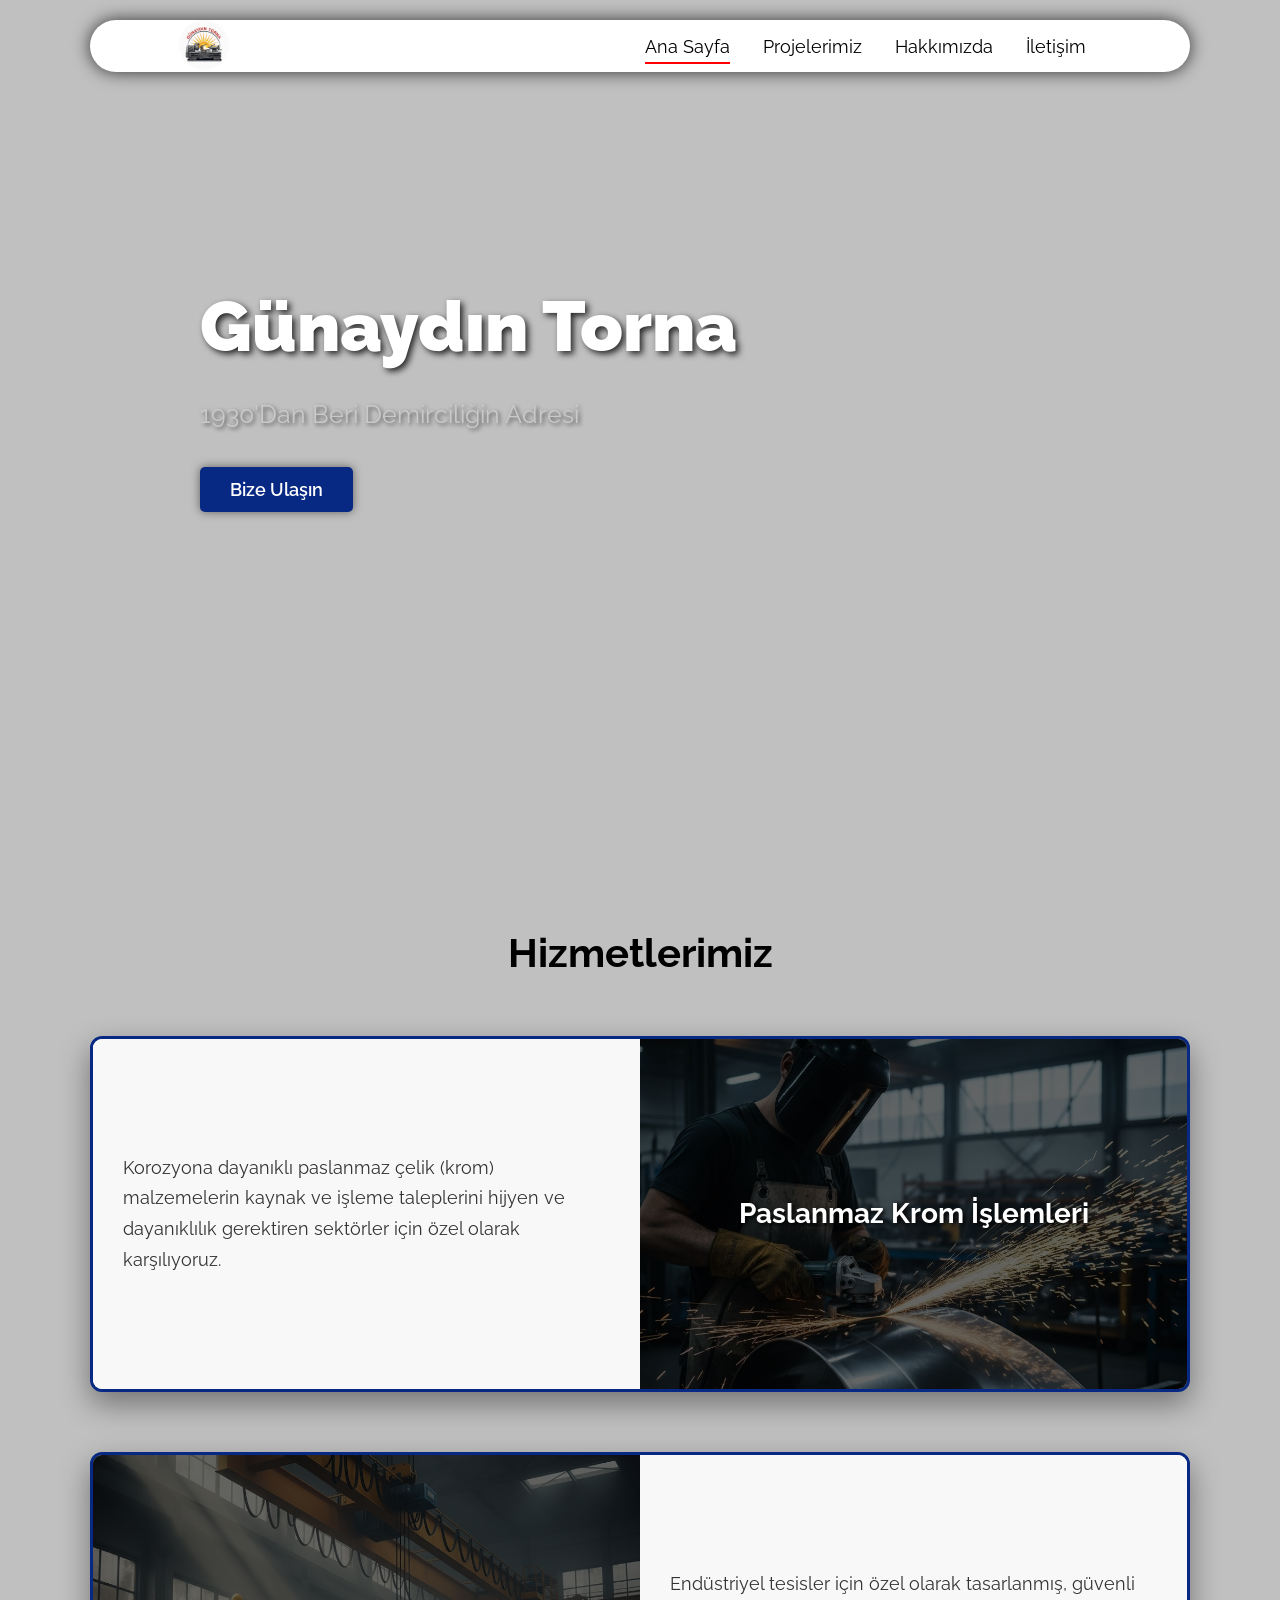
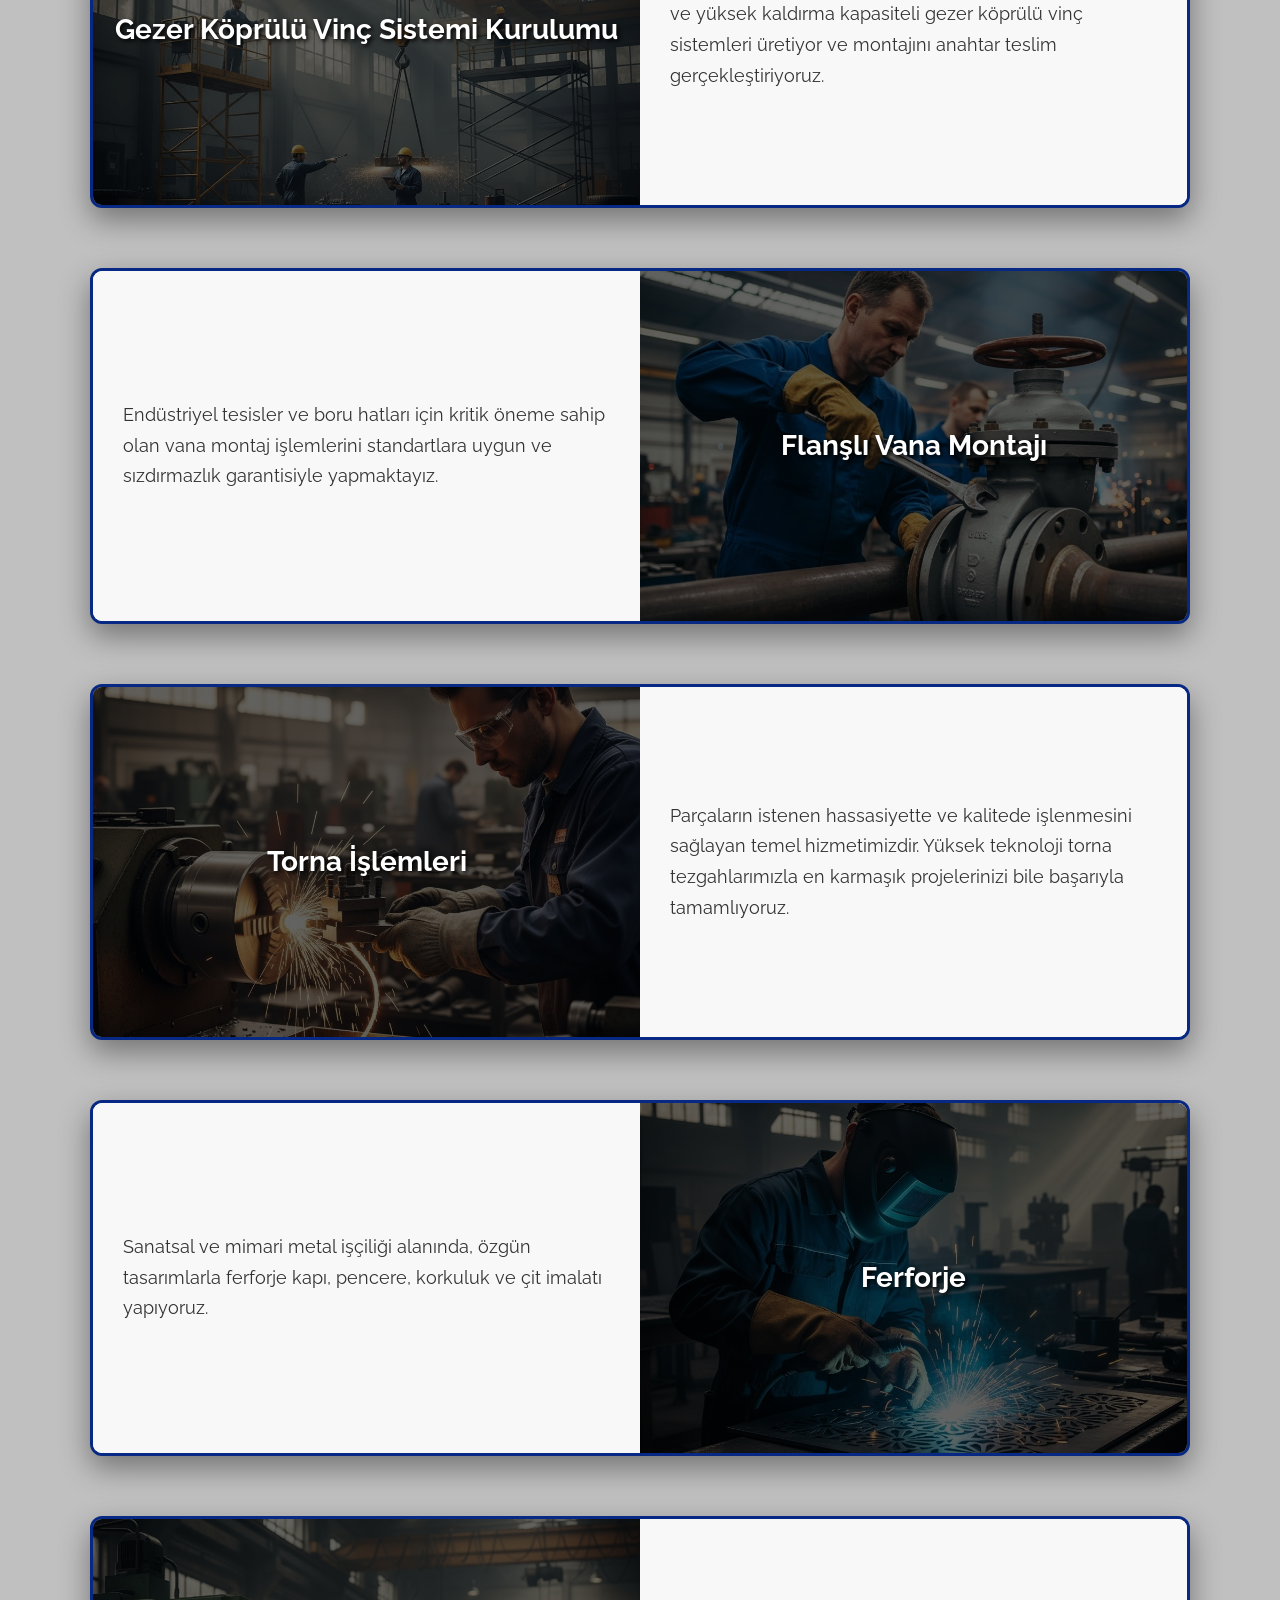
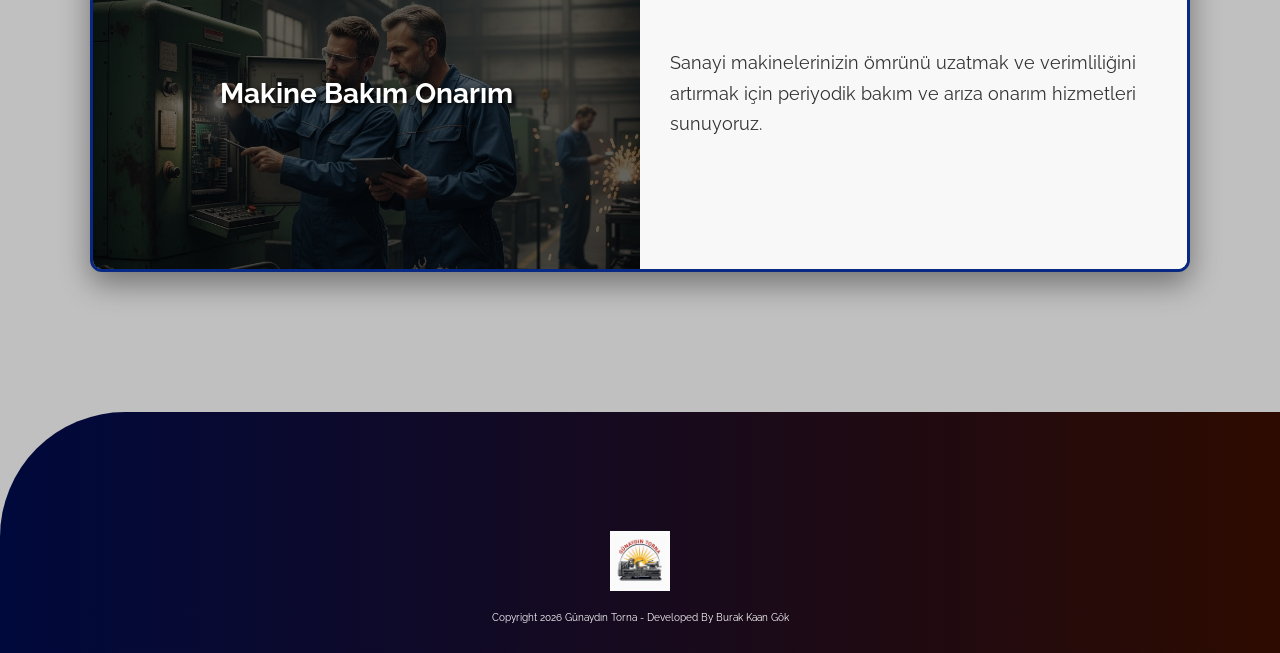
==== index.html @ 561d941e "Add files via upload" ====
<!doctype html>
<html lang="en">
  <head>
    <meta charset="UTF-8" />
    <meta name="viewport" content="width=device-width, initial-scale=1.0" />
    <title>Günaydın Torna</title>
    <!-- CSS bağlantısını style.css olarak güncelledik -->
    <link rel="stylesheet" href="style.css" />
    <!-- Font Awesome CDN (Hamburger ikonu için) -->
    <link
      rel="stylesheet"
      href="https://cdnjs.cloudflare.com/ajax/libs/font-awesome/6.0.0-beta3/css/all.min.css"
    />
  </head>
  <body>
    <!-- header start -->
    <header class="header">
      <a href="#" class="logo">
        <img src="imgs/logo.png" alt="logo" />
      </a>
      <nav class="navbar">
        <a href="index.html" class="active">Ana Sayfa</a>
        <a href="projects.html">Projelerimiz</a>
        <a href="#">Hakkımızda</a>
        <a href="contact.html">İletişim</a>
      </nav>
      <!-- Menü Butonu (Hamburger İkonu) Eklendi -->
      <div id="menu-btn" class="fas fa-bars"></div>
    </header>
    <!-- header end -->

    <!-- homestart -->
    <section class="home">
      <video
        class="home-video"
        src="imgs/fixed_video.mp4"
        autoplay
        muted
        loop
        playsinline
      ></video>
      <div class="content">
        <h3>Günaydın Torna</h3>
        <p>1930'Dan Beri Demirciliğin Adresi</p>
        <a class="btn" href="#">Bize Ulaşın</a>
      </div>
    </section>
    <!-- home end -->

    <!-- service section start -->
    <section class="service-section" id="services">
      <h3>Hizmetlerimiz</h3>
      <!-- 1 krom 2 gezer vinç 3 flanş 4 torna 5 ferforçe 6 bakım-->
      <!-- HİZMET 5: PASLANMAZ KROM İŞLEMLERİ -->
      <div class="combined-service box-content show">
        <div class="service-description-box">
          <p>
            Korozyona dayanıklı paslanmaz çelik (krom) malzemelerin kaynak ve
            işleme taleplerini hijyen ve dayanıklılık gerektiren sektörler için
            özel olarak karşılıyoruz.
          </p>
        </div>
        <div class="service-box">
          <img src="/imgs/krom.jpg" alt="Paslanmaz Krom İşlemleri Görseli" />
          <div class="service-text-overlay">
            <p>Paslanmaz Krom İşlemleri</p>
          </div>
        </div>
      </div>
      <!-- HİZMET 2 :GEZER VİNÇ -->
      <div class="combined-service box-content reverse">
        <div class="service-box">
          <img src="/imgs/vinc.jpg" alt="vinç görseli" />
          <div class="service-text-overlay">
            <p>Gezer Köprülü Vinç Sistemi Kurulumu</p>
          </div>
        </div>
        <div class="service-description-box">
          <p>
            Endüstriyel tesisler için özel olarak tasarlanmış, güvenli ve yüksek
            kaldırma kapasiteli gezer köprülü vinç sistemleri üretiyor ve
            montajını anahtar teslim gerçekleştiriyoruz.
          </p>
        </div>
      </div>
      <!-- HİZMET 3: FLANŞLI VANA MONTAJI (Ters sıra) -->
      <div class="combined-service box-content show">
        <div class="service-description-box">
          <p>
            Endüstriyel tesisler ve boru hatları için kritik öneme sahip olan
            vana montaj işlemlerini standartlara uygun ve sızdırmazlık
            garantisiyle yapmaktayız.
          </p>
        </div>
        <div class="service-box">
          <img src="/imgs/flans.jpg" alt="Flanşlı Vana Montajı Görseli" />
          <div class="service-text-overlay">
            <p>Flanşlı Vana Montajı</p>
          </div>
        </div>
      </div>
      <!-- HİZMET 4: TORNA İŞLEMLERİ -->
      <div class="combined-service box-content reverse">
        <div class="service-box">
          <img src="/imgs/tornak.jpg" alt="Torna İşlemleri Görseli" />
          <div class="service-text-overlay">
            <p>Torna İşlemleri</p>
          </div>
        </div>
        <div class="service-description-box">
          <p>
            Parçaların istenen hassasiyette ve kalitede işlenmesini sağlayan
            temel hizmetimizdir. Yüksek teknoloji torna tezgahlarımızla en
            karmaşık projelerinizi bile başarıyla tamamlıyoruz.
          </p>
        </div>
      </div>
      <!-- HİZMET 5: FERFORJE -->
      <div class="combined-service box-content show">
        <div class="service-description-box">
          <p>
            Sanatsal ve mimari metal işçiliği alanında, özgün tasarımlarla
            ferforje kapı, pencere, korkuluk ve çit imalatı yapıyoruz.
          </p>
        </div>
        <div class="service-box">
          <img src="/imgs/perforje.jpg" alt="Perforje Görseli" />
          <div class="service-text-overlay">
            <p>Ferforje</p>
          </div>
        </div>
      </div>

      <!-- HİZMET 6: MAKİNE BAKIM ONARIM (Ters sıra) -->
      <div class="combined-service box-content reverse">
        <div class="service-box">
          <img src="/imgs/bakım.jpg" alt="Makine Bakım Onarım Görseli" />
          <div class="service-text-overlay">
            <p>Makine Bakım Onarım</p>
          </div>
        </div>
        <div class="service-description-box">
          <p>
            Sanayi makinelerinizin ömrünü uzatmak ve verimliliğini artırmak için
            periyodik bakım ve arıza onarım hizmetleri sunuyoruz.
          </p>
        </div>
      </div>
    </section>
    <!-- service section end -->
    <footer>
      <div class="footer-content">
        <div class="col footer-logo"><img src="/imgs/logo.png" alt="" /></div>
      </div>
      <div>
        <p>copyright 2026 Günaydın Torna - Developed By Burak Kaan Gök</p>
      </div>
    </footer>

    <!-- script.js dosyasını bağladık -->
    <script src="script.js"></script>
  </body>
</html>
---- style.css ----
@import url("https://fonts.googleapis.com/css2?family=Raleway:wght@300;400;700;900&display=swap");
:root {
  --primary-color: #072883; /* Ana Mavi renk */
  --secondary-color: #123e1b; /* Ana Yeşil renk */
  --black-color: #000000;
  --white-color: #ffffff;
  --light-bg: #f0f0f0;
}
* {
  font-family: "Raleway", sans-serif;
  margin: 0;
  padding: 0;
  box-sizing: border-box;
  outline: none;
  border: none;
  text-decoration: none;
  text-transform: capitalize; /* Tüm geçişleri yavaşlattık */
  transition: all 0.3s ease; /* bunu videoda kullanacaksın */
}
html {
  font-size: 62.5%;
  overflow-x: hidden;
  scroll-padding-top: 9rem;
  scroll-behavior: smooth;
}
body {
  background: silver;
}
section {
  padding: 5rem 7%;
}
.logo img {
  height: 5rem;
  border-radius: 30rem;
} /* !header start */
.header {
  background-color: white;
  display: flex;
  align-items: center;
  justify-content: space-between;
  padding: 0 7%;
  margin: 2rem 7%;
  border-radius: 30rem;
  box-shadow: 0px 0px 17px rgba(0, 0, 0, 0.75); /* navbarın sayfayı sürüklesek bile aşağıya doğru inmesini sağlar */
  position: sticky;
  top: 0; /* navbarın öncelikli olarak görünmesini sağlar */
  z-index: 1000;
}
.header .navbar a {
  margin: 0 1.5rem;
  font-size: 1.8rem;
  color: black;
  border-bottom: 0.2rem solid transparent;
}
.header .navbar .active,
.header .navbar a:hover {
  border-color: red;
  padding-bottom: 0.5rem;
}
#menu-btn {
  font-size: 2.5rem;
  color: var(--primary-color);
  cursor: pointer;
  display: none; /* Büyük ekranda gizli */
} /* !header end */ /* !home start */
.home {
  min-height: 100vh; /* Arka planı tam ekran yapmak için min-height'ı 100vh'ye çıkarmanız iyi olur. */ /* min-width: 100%; */
  position: relative; /* İçindeki videoyu konumlandırmak için gereklidir */
  overflow: hidden; /* Video konteyner dışına taşarsa gizler */ /* background: url(./imgs/fixed_video.mp4); */
  background-size: cover;
  background-position: center;
  margin-top: -14.31rem;
  display: flex;
  align-items: center;
}
.home-video {
  position: absolute; /* .home div'ine göre konumlanır */
  top: 0;
  left: 0;
  width: 100%;
  height: 100%;
  object-position: center;
  z-index: -1; /* Videoyu diğer içeriğin arkasına gönderir */
  object-fit: cover; /* düzenlenebilir */
}
.home .content {
  max-width: 60rem;
  margin-left: 10%;
  z-index: 1;
  text-align: left;
}
.home .content h3 {
  font-size: 7rem;
  color: white;
  text-shadow: 3px 3px 6px rgba(0, 0, 0, 0.8);
  margin-bottom: 1.5rem;
  font-weight: 900;
}
.home .content p {
  font-size: 2.5rem;
  font-weight: 400;
  line-height: 1.8;
  padding: 1rem 0;
  color: #c9c9c9;
  text-shadow: 2px 2px 4px rgba(0, 0, 0, 0.6);
  margin-bottom: 2rem;
}
.home .content .btn {
  display: inline-block;
  padding: 1.2rem 3rem;
  font-size: 1.8rem;
  color: var(--white-color);
  background: var(--primary-color);
  border-radius: 0.5rem;
  box-shadow: 0 0 10px rgba(0, 0, 0, 0.5);
  font-weight: 600;
  text-transform: none;
  transition: background 0.3s ease;
}
.home .content .btn:hover {
  background: red;
  letter-spacing: 0.1rem;
} /* service section */
.service-section {
  /* display: block varsayılan değerdir ancak emin olmak için belirtilebilir */ /* font-size: 7rem; */ /* display: block; */ /* position: relative; */ /* overflow: hidden; */
  padding: 8rem 0; /* İçindeki .service-box'ları yatayda (sayfanın merkezine) hizalar */ /* text-align: center; */
  background-color: silver;
}
.service-section h3 {
  font-size: 4rem;
  color: black;
  margin-bottom: 3rem;
  text-align: center;
  margin-bottom: 5rem;
  font-weight: 700; /* text-transform: uppercase; */
}
.combined-service {
  display: flex;
  flex-direction: row;
  flex-wrap: wrap;
  align-items: stretch;
  justify-content: center;
  max-width: 1100px;
  margin: 60px auto;
  background-color: white;
  border-radius: 12px;
  border: 3px solid var(--primary-color);
  box-shadow: 0 12px 30px rgba(0, 0, 0, 0.4);
  overflow: hidden; /* Animasyon Başlangıç Ayarları */
  opacity: 0;
  transform: translateX(-100%); /* Varsayılan: Soldan gelmek için solda gizli */
  transition: all 1s cubic-bezier(0.25, 0.46, 0.45, 0.94); /* Yumuşak ve profesyonel bir geçiş */
} /* TERS SIRA (Sağdan Gelenler) Animasyon Başlangıcı */
.combined-service.reverse {
  flex-direction: row-reverse;
  transform: translateX(100%); /* Sağdan gelmek için sağda gizli */
} /* GÖRÜNÜR DURUM */
.combined-service.show {
  transform: translateX(0); /* Normal pozisyonuna geri döner */
  opacity: 1; /* Görünür hale gelir */
} /* --- İÇ KUTU STİLLERİ --- */ /* Açıklama Kutusu Stili */
.service-description-box {
  flex: 1 1 50%;
  display: flex;
  align-items: center;
  padding: 30px;
  min-height: 350px;
  background-color: #f8f8f8;
  text-align: left;
}
.service-description-box p {
  font-size: 1.8rem;
  line-height: 1.7;
  color: #333;
  text-transform: none;
  font-weight: 400;
}
.service-description-box p strong {
  color: var(--primary-color);
  font-size: 2rem;
  display: block;
  margin-bottom: 0.5rem;
} /* 2. Servis Kutuları (.service-box) Ayarları */
.service-box {
  flex: 1 1 50%;
  position: relative;
  overflow: hidden;
  height: 350px;
  margin: 0;
}
.service-box img {
  width: 100%;
  height: 100%; /* İstenen gereksinim: Width/Height ne olursa olsun fotoların tam görünmesi */ /* object-fit: cover, en boy oranını koruyarak kutuyu tamamen doldurur (kırpma olabilir) */ /* object-fit: contain, tüm resmi gösterir, ancak boşluk kalabilir. */ /* Kullanıcının orijinal kodu 'contain' içerdiği için ve "tam görünmesini sağla" talebi, cover (bütün kutuyu kapla) veya contain (bütün resmi göster) arasında bir seçim gerektirir. Burada en iyi görünüm için genellikle **cover** kullanılır. */
  object-fit: cover;
  display: block;
} /* .service-box:nth-of-type(even) { transform: translateX(-400%); } */
.combined-service.reverse .service-box {
  order: 1;
}
.service-box.show {
  transform: translateX(0);
}
.service-text-overlay {
  /* Konumlandırma: Kapsayıcısı olan .service-box'a göre ayarlanır (ÇOK ÖNEMLİ) */
  position: absolute;
  top: 0;
  left: 0;
  width: 100%;
  height: 100%;
  display: flex;
  justify-content: center;
  align-items: center;
  color: var(--white-color);
  font-size: 2.8rem;
  font-weight: 700;
  text-align: center;
  text-transform: uppercase;
  background-color: rgba(0, 0, 0, 0.6);
  text-shadow: 2px 2px 4px #000;
  transition: background-color 0.3s ease;
} /* service section */ /* !home end */
.service-box:hover .service-text-overlay {
  background-color: rgba(0, 0, 0, 0.3);
} /* --- Responsive Tasarım (Medya Sorguları) --- */
@media (max-width: 900px) {
  #menu-btn {
    display: inline-block;
  }
  .header .navbar {
    display: none;
  }
  .header {
    justify-content: space-between;
    padding: 1.5rem 5%;
    margin: 1rem 5%;
  }
}
@media (max-width: 768px) {
  html {
    font-size: 55%;
  } /* Mobil menü açılır kapanır görünüm */
  .combined-service,
  .combined-service.reverse {
    flex-direction: column !important;
    padding: 0;
    margin: 30px auto;
    max-width: 90%;

    /* Mobil: Animasyonu yukarıdan gelmeye çevirdik */
    transform: translateY(50px) !important;
    opacity: 0;
    transition: opacity 0.6s ease, transform 0.6s ease;
  }
  /* Mobil: Açıklama daima Görselin altında (order 2) kalır. */
  .combined-service > .service-description-box,
  .combined-service.reverse > .service-description-box {
    order: 2;
  }
  /* Mobil: Görsel daima Açıklamanın üstünde (order 1) kalır. */
  .combined-service > .service-box,
  .combined-service.reverse > .service-box {
    order: 1;
    height: 250px;
  }
  .header .navbar {
    display: block;
    position: absolute;
    top: 100%;
    left: 0;
    right: 0;
    background: var(--white-color);
    border-top: 0.1rem solid rgba(0, 0, 0, 0.1);
    clip-path: polygon(0 0, 100% 0, 100% 0, 0 0);
    transition: clip-path 0.4s ease;
    z-index: 999;
  }
  .header .navbar.active {
    clip-path: polygon(0 0, 100% 0, 100% 100%, 0% 100%);
  }
  .header .navbar a {
    display: block;
    margin: 0;
    padding: 1.5rem;
    font-size: 2rem;
    border-bottom: 0.1rem solid var(--light-bg);
    text-align: center;
  }
  .header .navbar a:hover {
    background: var(--light-bg);
  } /* Hizmet Kutuları Mobil Düzen */
  .combined-service {
    /* Mobil cihazlarda 'flex-direction: column' olarak ayarlanır */
    flex-direction: column;
    padding: 0;
    margin: 30px auto;
    max-width: 90%; /* Animasyonu yukarıdan gelmeye çevirdik */
    transform: translateY(50px) !important;
    opacity: 0;
    transition: opacity 0.6s ease, transform 0.6s ease;
  }
  .combined-service.show {
    transform: translateY(0) !important;
    opacity: 1;
  } /* *** DÜZENLEME BAŞLANGIÇ *** Bu bloktaki 'order' ve 'flex-direction: column' kurallarını siliyoruz. Bu sayede: 1. '.combined-service' (Normal): flex-direction: column (Resim üstte, Açıklama altta) 2. '.combined-service.reverse' (Ters): flex-direction: column-reverse (Açıklama üstte, Resim altta) Mobil cihazlarda alternatif düzen korunmuş olur. */
  .combined-service.reverse {
    flex-direction: column-reverse; /* Ters Sırada Açıklama üste, Resim alta gelir */
  }
  .service-box {
    height: 250px;
  } /* *** DÜZENLEME BİTİŞİ *** */
  .home .content {
    margin-left: 5%;
  }
  .home .content h3 {
    font-size: 5rem;
  }
}
@media (max-width: 500px) {
  html {
    font-size: 50%;
  }
  .home .content {
    text-align: center;
    margin: 0 auto;
  }
  .home .content h3 {
    font-size: 4rem;
  }
  .service-section {
    padding: 5rem 0;
  }
}
/* footer start */
footer {
  background: linear-gradient(to right, #00093c, #2d0b00);
  width: 100%;
  color: white;
  position: absolute;
  padding: 100px 0 30px;
  border-top-left-radius: 125px;
}
.footer-logo img {
  width: 60px;
  height: 60px;
}
.footer-content {
  display: flex; /* Flexbox'u etkinleştir */
  justify-content: center; /* İçindeki tüm sütunları/elementleri yatayda ortala */
  align-items: center; /* İçindeki tüm sütunları/elementleri dikeyde ortala */
  min-height: 100px; /* İçeriğin ortalanabilmesi için gerekli minimum yükseklik */
}
footer p {
  text-align: center;
}
/* footer end */
/* projects main start */
/* .project-container {
  margin-top: 100px;
} */

.container {
  display: flex;
  width: 90vw;
  margin: 0 auto;
}

.panel {
  background-size: cover;
  object-fit: fill;
  background-position: center;
  background-repeat: no-repeat;
  height: 80vh;
  border-radius: 50px;
  color: #fff;
  cursor: pointer;
  flex: 0.5;
  margin: 10px;
  position: relative;
  transition: all 700ms ease-in;
}

.panel.active {
  flex: 5;
}

/* @media (max-width: 480px) {
  .container {
    width: 100vw;
  }

  .panel:nth-of-type(4),
  .panel:nth-of-type(5) {
    display: none;
  }
} */
/* projects main end */
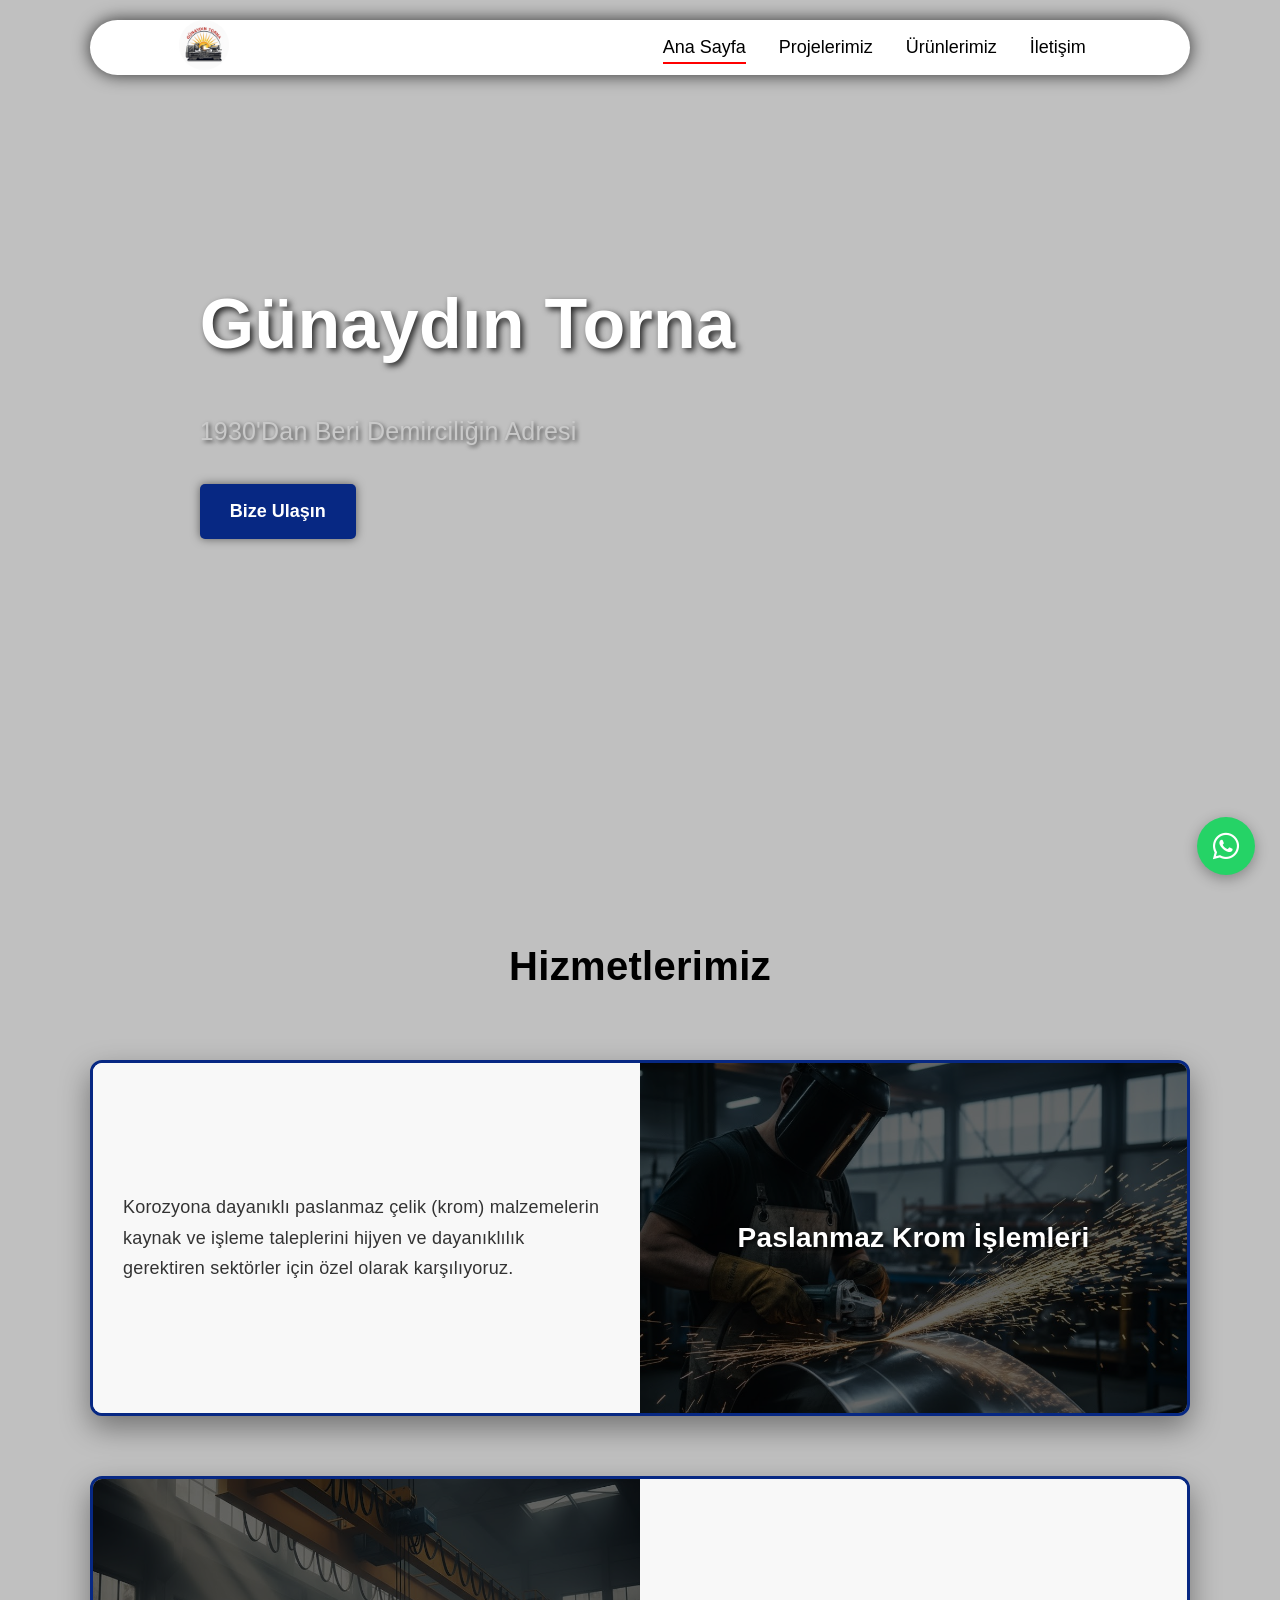
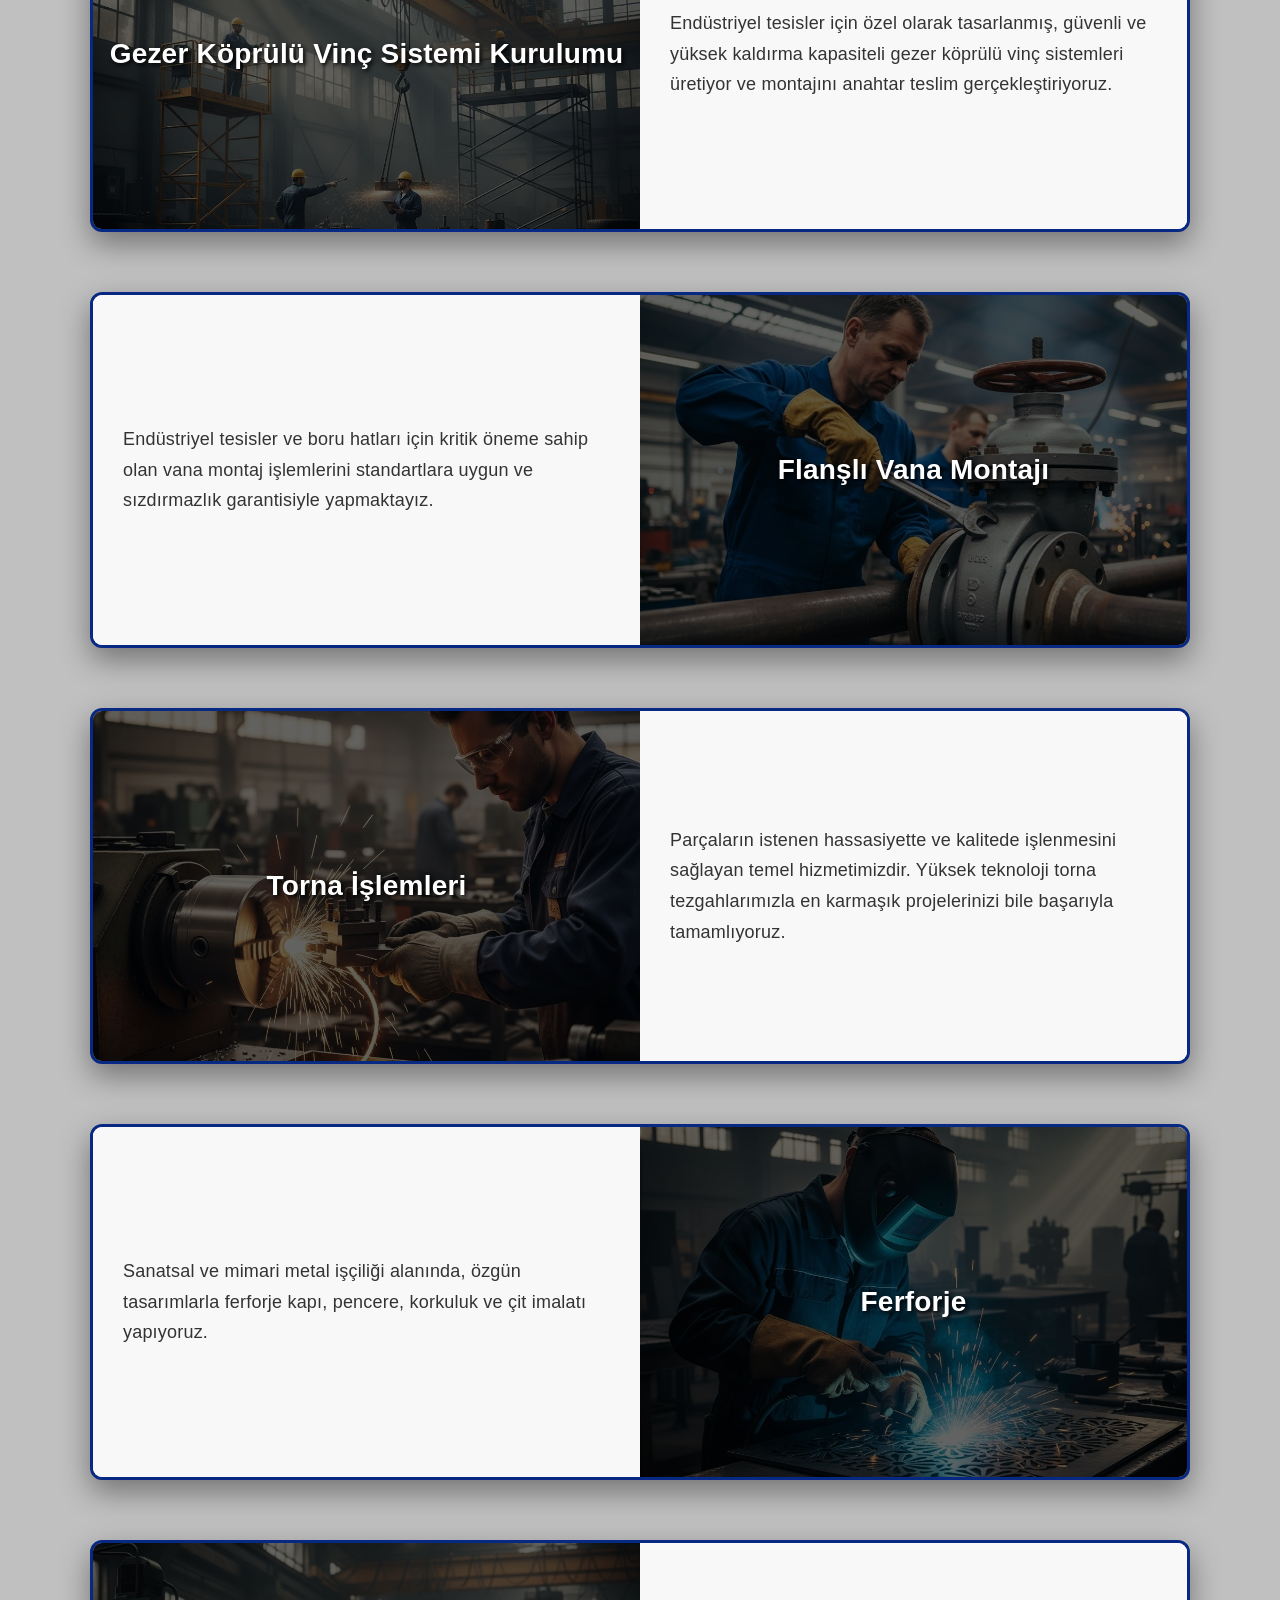
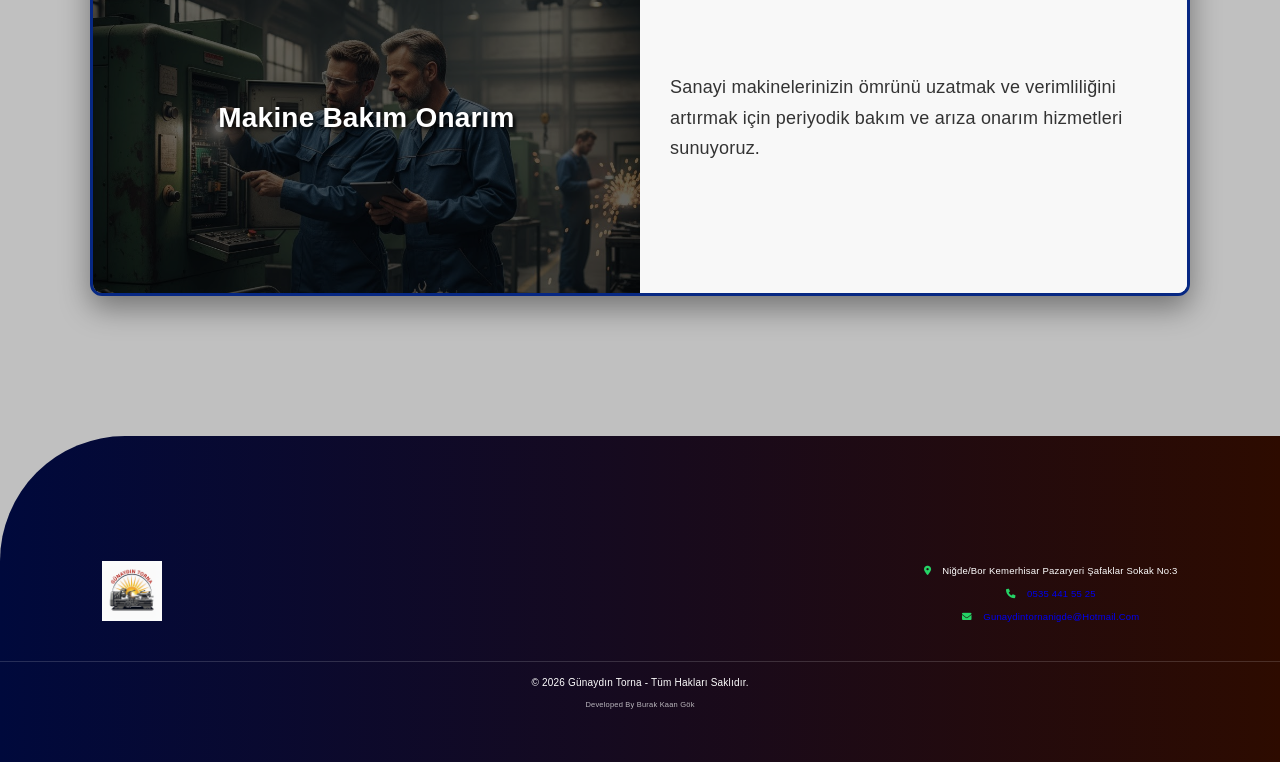
==== commit 8ac06c9b: "Ürünler sayfası eklendi, görseller klasörlere organize edildi, WhatsApp entegrasyonu, responsive tas" ====
--- a/index.html
+++ b/index.html
@@ -1,163 +1,183 @@
-<!doctype html>
-<html lang="en">
-  <head>
-    <meta charset="UTF-8" />
-    <meta name="viewport" content="width=device-width, initial-scale=1.0" />
-    <title>Günaydın Torna</title>
-    <!-- CSS bağlantısını style.css olarak güncelledik -->
-    <link rel="stylesheet" href="style.css" />
-    <!-- Font Awesome CDN (Hamburger ikonu için) -->
-    <link
-      rel="stylesheet"
-      href="https://cdnjs.cloudflare.com/ajax/libs/font-awesome/6.0.0-beta3/css/all.min.css"
-    />
-  </head>
-  <body>
-    <!-- header start -->
-    <header class="header">
-      <a href="#" class="logo">
-        <img src="imgs/logo.png" alt="logo" />
-      </a>
-      <nav class="navbar">
-        <a href="index.html" class="active">Ana Sayfa</a>
-        <a href="projects.html">Projelerimiz</a>
-        <a href="#">Hakkımızda</a>
-        <a href="contact.html">İletişim</a>
-      </nav>
-      <!-- Menü Butonu (Hamburger İkonu) Eklendi -->
-      <div id="menu-btn" class="fas fa-bars"></div>
-    </header>
-    <!-- header end -->
-
-    <!-- homestart -->
-    <section class="home">
-      <video
-        class="home-video"
-        src="imgs/fixed_video.mp4"
-        autoplay
-        muted
-        loop
-        playsinline
-      ></video>
-      <div class="content">
-        <h3>Günaydın Torna</h3>
-        <p>1930'Dan Beri Demirciliğin Adresi</p>
-        <a class="btn" href="#">Bize Ulaşın</a>
-      </div>
-    </section>
-    <!-- home end -->
-
-    <!-- service section start -->
-    <section class="service-section" id="services">
-      <h3>Hizmetlerimiz</h3>
-      <!-- 1 krom 2 gezer vinç 3 flanş 4 torna 5 ferforçe 6 bakım-->
-      <!-- HİZMET 5: PASLANMAZ KROM İŞLEMLERİ -->
-      <div class="combined-service box-content show">
-        <div class="service-description-box">
-          <p>
-            Korozyona dayanıklı paslanmaz çelik (krom) malzemelerin kaynak ve
-            işleme taleplerini hijyen ve dayanıklılık gerektiren sektörler için
-            özel olarak karşılıyoruz.
-          </p>
-        </div>
-        <div class="service-box">
-          <img src="/imgs/krom.jpg" alt="Paslanmaz Krom İşlemleri Görseli" />
-          <div class="service-text-overlay">
-            <p>Paslanmaz Krom İşlemleri</p>
-          </div>
-        </div>
-      </div>
-      <!-- HİZMET 2 :GEZER VİNÇ -->
-      <div class="combined-service box-content reverse">
-        <div class="service-box">
-          <img src="/imgs/vinc.jpg" alt="vinç görseli" />
-          <div class="service-text-overlay">
-            <p>Gezer Köprülü Vinç Sistemi Kurulumu</p>
-          </div>
-        </div>
-        <div class="service-description-box">
-          <p>
-            Endüstriyel tesisler için özel olarak tasarlanmış, güvenli ve yüksek
-            kaldırma kapasiteli gezer köprülü vinç sistemleri üretiyor ve
-            montajını anahtar teslim gerçekleştiriyoruz.
-          </p>
-        </div>
-      </div>
-      <!-- HİZMET 3: FLANŞLI VANA MONTAJI (Ters sıra) -->
-      <div class="combined-service box-content show">
-        <div class="service-description-box">
-          <p>
-            Endüstriyel tesisler ve boru hatları için kritik öneme sahip olan
-            vana montaj işlemlerini standartlara uygun ve sızdırmazlık
-            garantisiyle yapmaktayız.
-          </p>
-        </div>
-        <div class="service-box">
-          <img src="/imgs/flans.jpg" alt="Flanşlı Vana Montajı Görseli" />
-          <div class="service-text-overlay">
-            <p>Flanşlı Vana Montajı</p>
-          </div>
-        </div>
-      </div>
-      <!-- HİZMET 4: TORNA İŞLEMLERİ -->
-      <div class="combined-service box-content reverse">
-        <div class="service-box">
-          <img src="/imgs/tornak.jpg" alt="Torna İşlemleri Görseli" />
-          <div class="service-text-overlay">
-            <p>Torna İşlemleri</p>
-          </div>
-        </div>
-        <div class="service-description-box">
-          <p>
-            Parçaların istenen hassasiyette ve kalitede işlenmesini sağlayan
-            temel hizmetimizdir. Yüksek teknoloji torna tezgahlarımızla en
-            karmaşık projelerinizi bile başarıyla tamamlıyoruz.
-          </p>
-        </div>
-      </div>
-      <!-- HİZMET 5: FERFORJE -->
-      <div class="combined-service box-content show">
-        <div class="service-description-box">
-          <p>
-            Sanatsal ve mimari metal işçiliği alanında, özgün tasarımlarla
-            ferforje kapı, pencere, korkuluk ve çit imalatı yapıyoruz.
-          </p>
-        </div>
-        <div class="service-box">
-          <img src="/imgs/perforje.jpg" alt="Perforje Görseli" />
-          <div class="service-text-overlay">
-            <p>Ferforje</p>
-          </div>
-        </div>
-      </div>
-
-      <!-- HİZMET 6: MAKİNE BAKIM ONARIM (Ters sıra) -->
-      <div class="combined-service box-content reverse">
-        <div class="service-box">
-          <img src="/imgs/bakım.jpg" alt="Makine Bakım Onarım Görseli" />
-          <div class="service-text-overlay">
-            <p>Makine Bakım Onarım</p>
-          </div>
-        </div>
-        <div class="service-description-box">
-          <p>
-            Sanayi makinelerinizin ömrünü uzatmak ve verimliliğini artırmak için
-            periyodik bakım ve arıza onarım hizmetleri sunuyoruz.
-          </p>
-        </div>
-      </div>
-    </section>
-    <!-- service section end -->
-    <footer>
-      <div class="footer-content">
-        <div class="col footer-logo"><img src="/imgs/logo.png" alt="" /></div>
-      </div>
-      <div>
-        <p>copyright 2026 Günaydın Torna - Developed By Burak Kaan Gök</p>
-      </div>
-    </footer>
-
-    <!-- script.js dosyasını bağladık -->
-    <script src="script.js"></script>
-  </body>
-</html>
+<!doctype html>
+<html lang="en">
+  <head>
+    <meta charset="UTF-8" />
+    <meta name="viewport" content="width=device-width, initial-scale=1.0" />
+    <title>Günaydın Torna</title>
+    <link rel="stylesheet" href="style.css" />
+    <link rel="stylesheet" href="extra-style.css" />
+    <!-- Font Awesome CDN (Hamburger ikonu için) -->
+    <link
+      rel="stylesheet"
+      href="https://cdnjs.cloudflare.com/ajax/libs/font-awesome/6.0.0-beta3/css/all.min.css"
+    />
+  </head>
+  <body>
+    <!-- header start -->
+    <header class="header">
+      <a href="#" class="logo">
+        <img src="imgs/logo.png" alt="logo" />
+      </a>
+      <nav class="navbar">
+        <a href="index.html" class="active">Ana Sayfa</a>
+        <a href="projects.html">Projelerimiz</a>
+        <a href="products.html">Ürünlerimiz</a>
+        <a href="contact.html">İletişim</a>
+      </nav>
+      <!-- Menü Butonu (Hamburger İkonu) Eklendi -->
+      <div id="menu-btn" class="fas fa-bars"></div>
+    </header>
+    <!-- header end -->
+
+    <!-- homestart -->
+    <section class="home">
+      <video
+        class="home-video"
+        src="imgs/main/fixed_video.mp4"
+        autoplay
+        muted
+        loop
+        playsinline
+      ></video>
+      <div class="content">
+        <h3>Günaydın Torna</h3>
+        <p>1930'Dan Beri Demirciliğin Adresi</p>
+        <a class="btn" href="https://wa.me/905354415525" target="_blank" rel="noopener">Bize Ulaşın</a>
+      </div>
+    </section>
+    <!-- home end -->
+
+    <!-- service section start -->
+    <section class="service-section" id="services">
+      <h3>Hizmetlerimiz</h3>
+      <!-- 1 krom 2 gezer vinç 3 flanş 4 torna 5 ferforçe 6 bakım-->
+      <!-- HİZMET 5: PASLANMAZ KROM İŞLEMLERİ -->
+      <div class="combined-service box-content show">
+        <div class="service-description-box">
+          <p>
+            Korozyona dayanıklı paslanmaz çelik (krom) malzemelerin kaynak ve
+            işleme taleplerini hijyen ve dayanıklılık gerektiren sektörler için
+            özel olarak karşılıyoruz.
+          </p>
+        </div>
+        <div class="service-box">
+          <img src="imgs/main/krom.jpg" alt="Paslanmaz Krom İşlemleri Görseli" />
+          <div class="service-text-overlay">
+            <p>Paslanmaz Krom İşlemleri</p>
+          </div>
+        </div>
+      </div>
+      <!-- HİZMET 2 :GEZER VİNÇ -->
+      <div class="combined-service box-content reverse">
+        <div class="service-box">
+          <img src="imgs/main/vinc.jpg" alt="vinç görseli" />
+          <div class="service-text-overlay">
+            <p>Gezer Köprülü Vinç Sistemi Kurulumu</p>
+          </div>
+        </div>
+        <div class="service-description-box">
+          <p>
+            Endüstriyel tesisler için özel olarak tasarlanmış, güvenli ve yüksek
+            kaldırma kapasiteli gezer köprülü vinç sistemleri üretiyor ve
+            montajını anahtar teslim gerçekleştiriyoruz.
+          </p>
+        </div>
+      </div>
+      <!-- HİZMET 3: FLANŞLI VANA MONTAJI (Ters sıra) -->
+      <div class="combined-service box-content show">
+        <div class="service-description-box">
+          <p>
+            Endüstriyel tesisler ve boru hatları için kritik öneme sahip olan
+            vana montaj işlemlerini standartlara uygun ve sızdırmazlık
+            garantisiyle yapmaktayız.
+          </p>
+        </div>
+        <div class="service-box">
+          <img src="imgs/main/flans.jpg" alt="Flanşlı Vana Montajı Görseli" />
+          <div class="service-text-overlay">
+            <p>Flanşlı Vana Montajı</p>
+          </div>
+        </div>
+      </div>
+      <!-- HİZMET 4: TORNA İŞLEMLERİ -->
+      <div class="combined-service box-content reverse">
+        <div class="service-box">
+          <img src="imgs/main/tornak.jpg" alt="Torna İşlemleri Görseli" />
+          <div class="service-text-overlay">
+            <p>Torna İşlemleri</p>
+          </div>
+        </div>
+        <div class="service-description-box">
+          <p>
+            Parçaların istenen hassasiyette ve kalitede işlenmesini sağlayan
+            temel hizmetimizdir. Yüksek teknoloji torna tezgahlarımızla en
+            karmaşık projelerinizi bile başarıyla tamamlıyoruz.
+          </p>
+        </div>
+      </div>
+      <!-- HİZMET 5: FERFORJE -->
+      <div class="combined-service box-content show">
+        <div class="service-description-box">
+          <p>
+            Sanatsal ve mimari metal işçiliği alanında, özgün tasarımlarla
+            ferforje kapı, pencere, korkuluk ve çit imalatı yapıyoruz.
+          </p>
+        </div>
+        <div class="service-box">
+          <img src="imgs/main/perforje.jpg" alt="Perforje Görseli" />
+          <div class="service-text-overlay">
+            <p>Ferforje</p>
+          </div>
+        </div>
+      </div>
+
+      <!-- HİZMET 6: MAKİNE BAKIM ONARIM (Ters sıra) -->
+      <div class="combined-service box-content reverse">
+        <div class="service-box">
+          <img src="imgs/main/bakım.jpg" alt="Makine Bakım Onarım Görseli" />
+          <div class="service-text-overlay">
+            <p>Makine Bakım Onarım</p>
+          </div>
+        </div>
+        <div class="service-description-box">
+          <p>
+            Sanayi makinelerinizin ömrünü uzatmak ve verimliliğini artırmak için
+            periyodik bakım ve arıza onarım hizmetleri sunuyoruz.
+          </p>
+        </div>
+      </div>
+    </section>
+    <!-- service section end -->
+
+    <!-- footer start -->
+    <footer>
+      <div class="footer-content">
+        <div class="col footer-logo"><img src="imgs/logo.png" alt="" /></div>
+        <div class="col footer-info">
+          <p><i class="fas fa-map-marker-alt"></i> Niğde/Bor Kemerhisar Pazaryeri Şafaklar Sokak No:3</p>
+          <p><i class="fas fa-phone"></i> <a href="tel:+905354415525">0535 441 55 25</a></p>
+          <p><i class="fas fa-envelope"></i> <a href="mailto:gunaydintornanigde@hotmail.com">gunaydintornanigde@hotmail.com</a></p>
+        </div>
+      </div>
+      <div class="footer-bottom">
+        <p>&copy; 2026 Günaydın Torna - Tüm hakları saklıdır.</p>
+        <p class="dev-credit">Developed By Burak Kaan Gök</p>
+      </div>
+    </footer>
+    <!-- footer end -->
+
+    <!-- WhatsApp yüzen buton -->
+    <a
+      href="https://wa.me/905354415525"
+      target="_blank"
+      rel="noopener"
+      class="whatsapp-float"
+      aria-label="WhatsApp ile iletişime geç"
+    >
+      <i class="fab fa-whatsapp"></i>
+    </a>
+
+    <!-- script.js dosyasını bağladık -->
+    <script src="script.js"></script>
+  </body>
+</html>
--- a/style.css
+++ b/style.css
@@ -394,3 +394,315 @@
   }
 } */
 /* projects main end */
+/* ===== Manuel Proje Listesi ===== */
+.project-list-wrapper {
+  padding: 60px 8%;
+  background: #f8f8f8;
+}
+
+.section-title {
+  text-align: center;
+  font-size: 2.2rem;
+  margin-bottom: 40px;
+}
+
+.project-list {
+  display: grid;
+  grid-template-columns: repeat(auto-fit, minmax(280px, 1fr));
+  gap: 30px;
+}
+
+.project-item {
+  background: #fff;
+  border-radius: 10px;
+  overflow: hidden;
+  box-shadow: 0 2px 10px rgba(0, 0, 0, 0.08);
+  transition: transform 0.3s;
+}
+
+.project-item:hover {
+  transform: translateY(-5px);
+}
+
+.project-item img {
+  width: 100%;
+  height: 220px;
+  object-fit: cover;
+  display: block;
+}
+
+.project-info {
+  padding: 20px;
+}
+
+.project-info h3 {
+  margin-bottom: 10px;
+  font-size: 1.3rem;
+  color: #222;
+}
+
+.project-info p {
+  color: #555;
+  line-height: 1.6;
+}
+/* =====================================================
+   GÜNAYDIN TORNA - EK STİL DOSYASI
+   Bu dosya style.css'i BOZMAZ, üzerine ekleme yapar.
+   Her HTML dosyasının <head> kısmında style.css'ten SONRA
+   bu dosyayı ekle:
+   <link rel="stylesheet" href="extra-style.css" />
+===================================================== */
+
+/* ----- 1) DAHA OKUNAKLI FONT ----- */
+/* Google Fonts importu (Poppins - temiz ve okunaklı) */
+@import url('https://fonts.googleapis.com/css2?family=Poppins:wght@300;400;500;600;700&display=swap');
+
+body,
+h1, h2, h3, h4, h5, h6,
+p, a, button, input, textarea, li {
+  font-family: 'Poppins', 'Segoe UI', Arial, sans-serif !important;
+}
+
+body {
+  line-height: 1.7;
+  color: #333;
+}
+
+p {
+  line-height: 1.8;
+  letter-spacing: 0.2px;
+}
+
+h1, h2, h3 {
+  letter-spacing: 0.3px;
+}
+
+/* ----- 2) WHATSAPP YÜZEN BUTON (sabit, scroll ile hareket etmez, hep görünür) ----- */
+.whatsapp-float {
+  position: fixed;
+  bottom: 25px;
+  right: 25px;
+  background-color: #25d366;
+  color: #fff;
+  width: 58px;
+  height: 58px;
+  border-radius: 50%;
+  display: flex;
+  align-items: center;
+  justify-content: center;
+  font-size: 30px;
+  box-shadow: 0 4px 14px rgba(0, 0, 0, 0.3);
+  z-index: 9999;
+  text-decoration: none;
+  transition: transform 0.2s ease, box-shadow 0.2s ease;
+}
+
+.whatsapp-float:hover {
+  transform: scale(1.08);
+  box-shadow: 0 6px 18px rgba(0, 0, 0, 0.35);
+  color: #fff;
+}
+
+.whatsapp-float i {
+  pointer-events: none;
+}
+
+/* ----- 3) FOOTER DÜZENİ ----- */
+.footer-content {
+  display: flex;
+  flex-wrap: wrap;
+  justify-content: space-between;
+  align-items: center;
+  gap: 20px;
+  padding: 20px 8%;
+}
+
+.footer-info p {
+  margin: 6px 0;
+  font-size: 0.95rem;
+}
+
+.footer-info i {
+  margin-right: 8px;
+  color: #25d366;
+}
+
+.footer-bottom {
+  text-align: center;
+  padding: 12px 4% 20px;
+  border-top: 1px solid rgba(255, 255, 255, 0.15);
+  margin-top: 10px;
+}
+
+.footer-bottom .dev-credit {
+  font-size: 0.75rem;
+  opacity: 0.7;
+  margin-top: 6px;
+}
+
+/* ----- 4) İLETİŞİM SAYFASI HİZALAMA ----- */
+.contact .row {
+  display: flex;
+  flex-wrap: wrap;
+  align-items: stretch;
+  justify-content: center;
+  gap: 40px;
+  max-width: 1100px;
+  margin: 40px auto;
+  padding: 0 5%;
+}
+
+.contact .row iframe {
+  flex: 1 1 400px;
+  width: 100%;
+  min-height: 320px;
+  border-radius: 12px;
+  box-shadow: 0 4px 15px rgba(0, 0, 0, 0.1);
+}
+
+.contact .row > div:not(iframe) {
+  flex: 1 1 350px;
+  display: flex;
+  flex-direction: column;
+  justify-content: center;
+  background: #fff;
+  padding: 30px;
+  border-radius: 12px;
+  box-shadow: 0 4px 15px rgba(0, 0, 0, 0.08);
+}
+
+.contact .row h2 {
+  margin-bottom: 20px;
+  font-size: 1.6rem;
+}
+
+.contact .row p {
+  margin: 10px 0;
+  font-size: 1rem;
+}
+
+.contact .row p i {
+  width: 22px;
+  color: #25d366;
+  margin-right: 6px;
+}
+
+.contact .row p a {
+  color: inherit;
+  text-decoration: none;
+}
+
+.contact .row p a:hover {
+  color: #25d366;
+}
+
+/* =====================================================
+   5) RESPONSIVE (MOBİL UYUM)
+===================================================== */
+
+/* Tabletler */
+@media (max-width: 991px) {
+  .header {
+    padding: 15px 4%;
+  }
+
+  .navbar a {
+    font-size: 15px;
+    margin-left: 18px;
+  }
+
+  .service-section h3,
+  .section-title {
+    font-size: 1.8rem;
+  }
+}
+
+/* Telefonlar / hamburger menü aktif alan */
+@media (max-width: 768px) {
+  .navbar {
+    position: fixed;
+    top: 0;
+    right: -100%;
+    height: 100vh;
+    width: 70%;
+    max-width: 300px;
+    background: #fff;
+    flex-direction: column;
+    align-items: flex-start;
+    justify-content: flex-start;
+    padding: 90px 30px;
+    gap: 20px;
+    box-shadow: -4px 0 20px rgba(0, 0, 0, 0.15);
+    transition: right 0.3s ease;
+    z-index: 1000;
+  }
+
+  .navbar.active {
+    right: 0;
+  }
+
+  #menu-btn {
+    display: inline-block;
+    font-size: 24px;
+    cursor: pointer;
+    z-index: 1001;
+  }
+
+  .combined-service {
+    flex-direction: column !important;
+  }
+
+  .service-box,
+  .service-description-box {
+    width: 100%;
+  }
+
+  .project-list {
+    grid-template-columns: 1fr !important;
+  }
+
+  .contact .row {
+    flex-direction: column;
+    align-items: center;
+  }
+
+  .contact .row iframe {
+    min-height: 260px;
+  }
+
+  .footer-content {
+    flex-direction: column;
+    text-align: center;
+  }
+
+  .whatsapp-float {
+    width: 52px;
+    height: 52px;
+    font-size: 26px;
+    bottom: 18px;
+    right: 18px;
+  }
+}
+
+/* Küçük telefonlar */
+@media (max-width: 480px) {
+  .content h3 {
+    font-size: 1.6rem;
+  }
+
+  .content p {
+    font-size: 0.95rem;
+  }
+
+  .section-title {
+    font-size: 1.5rem;
+  }
+
+  .project-info h3 {
+    font-size: 1.1rem;
+  }
+
+  .footer-info p {
+    font-size: 0.85rem;
+  }
+}
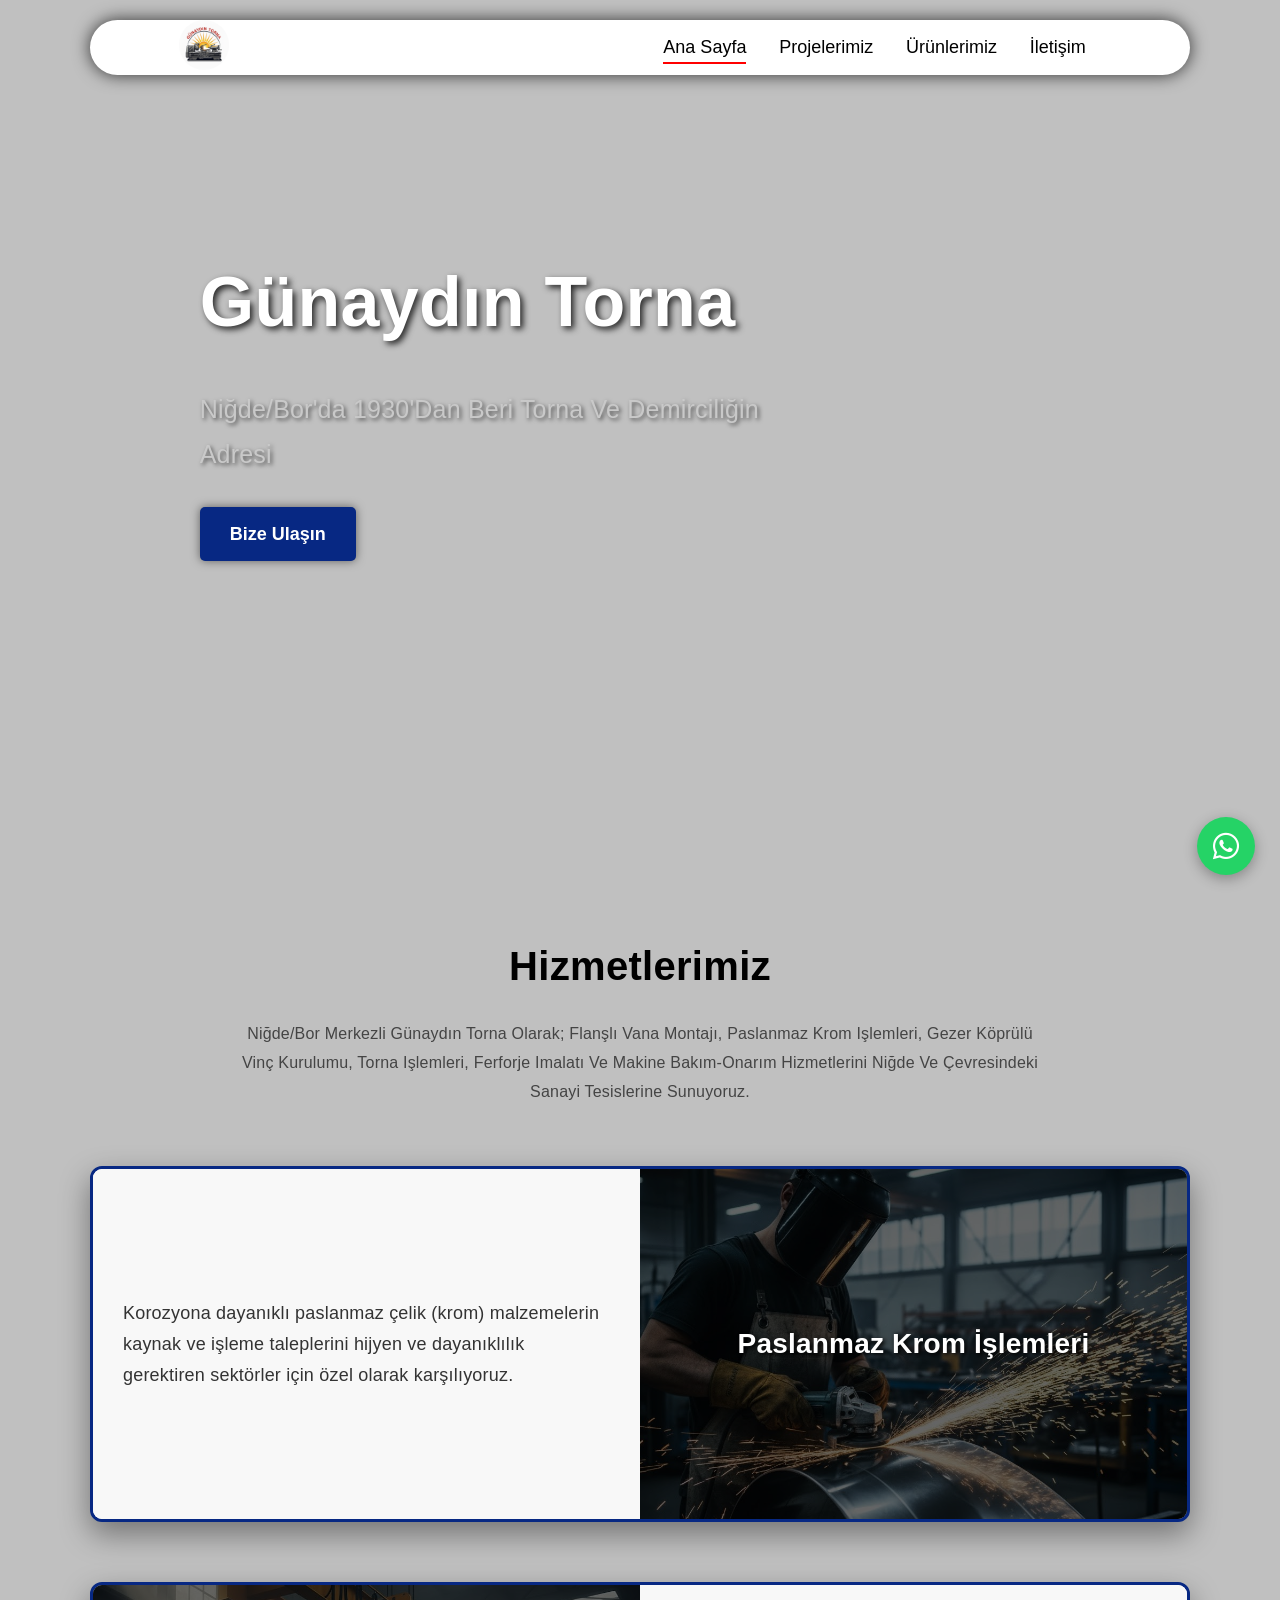
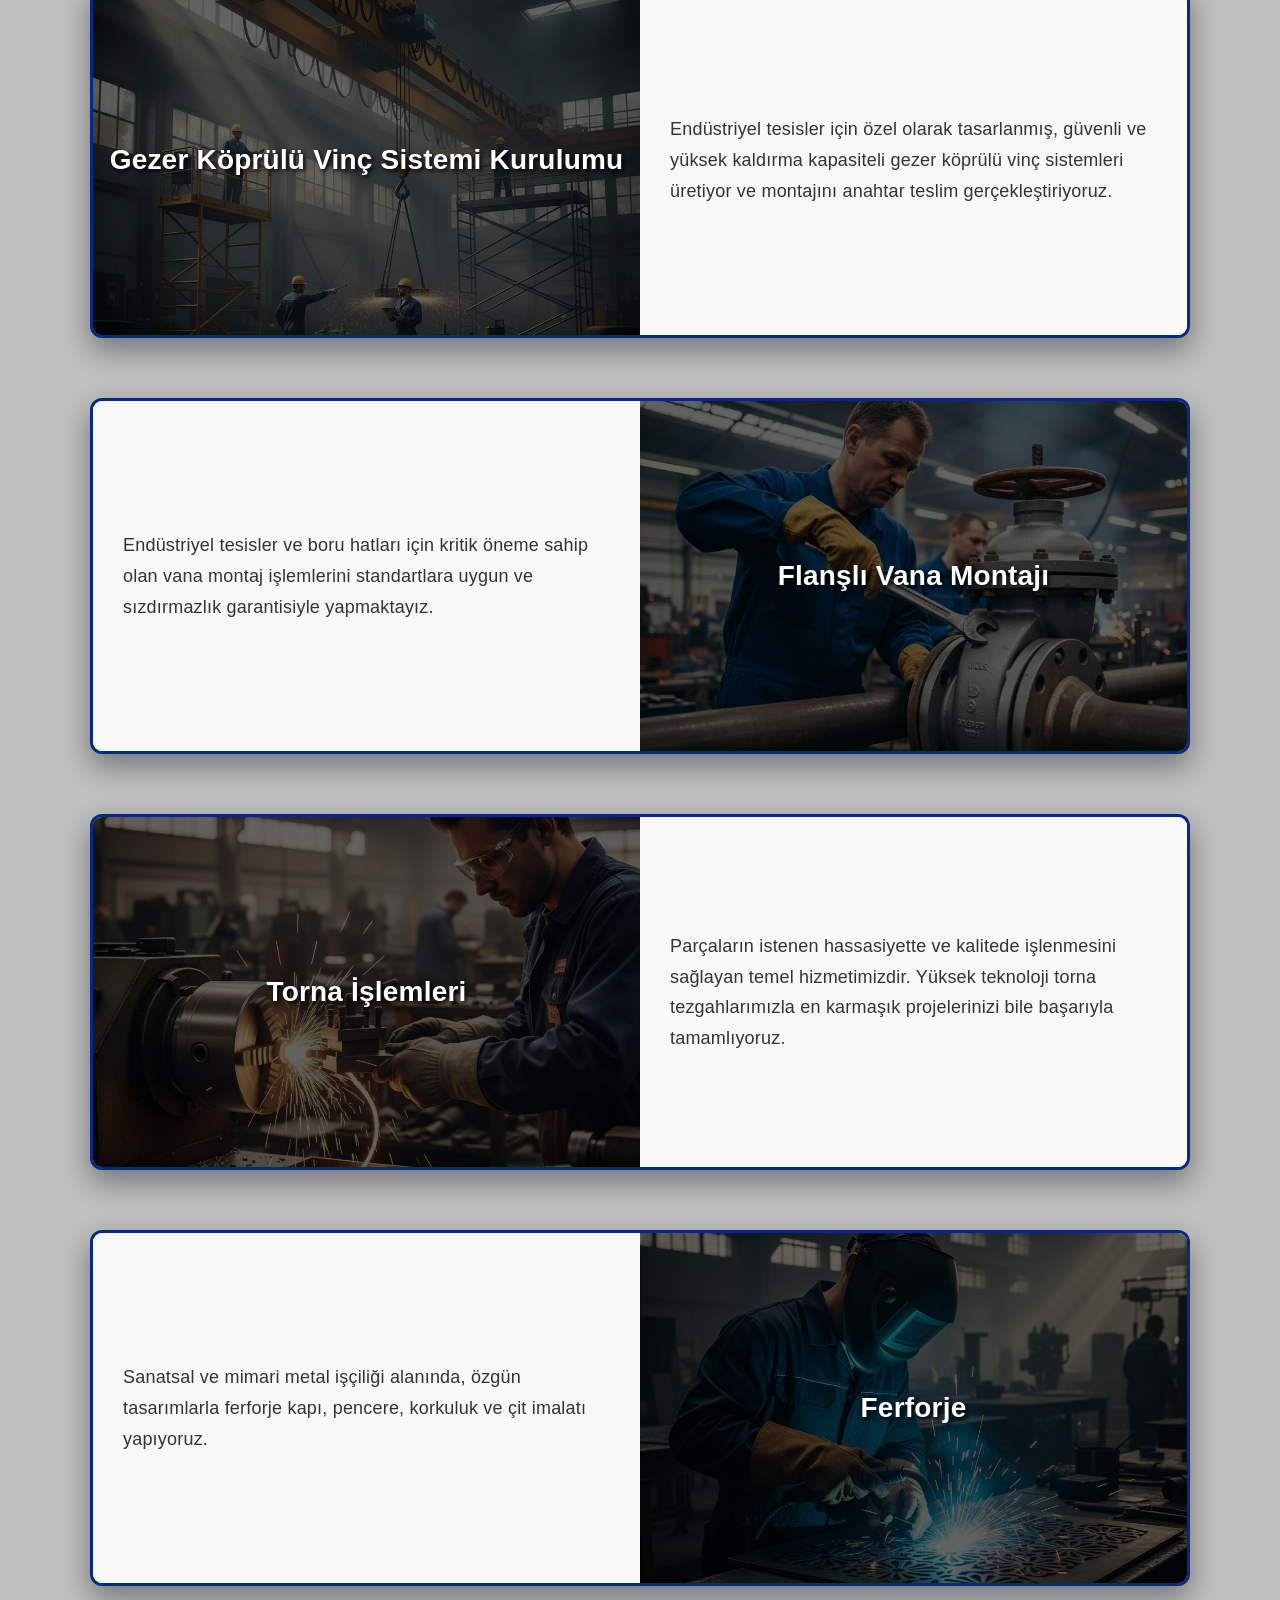
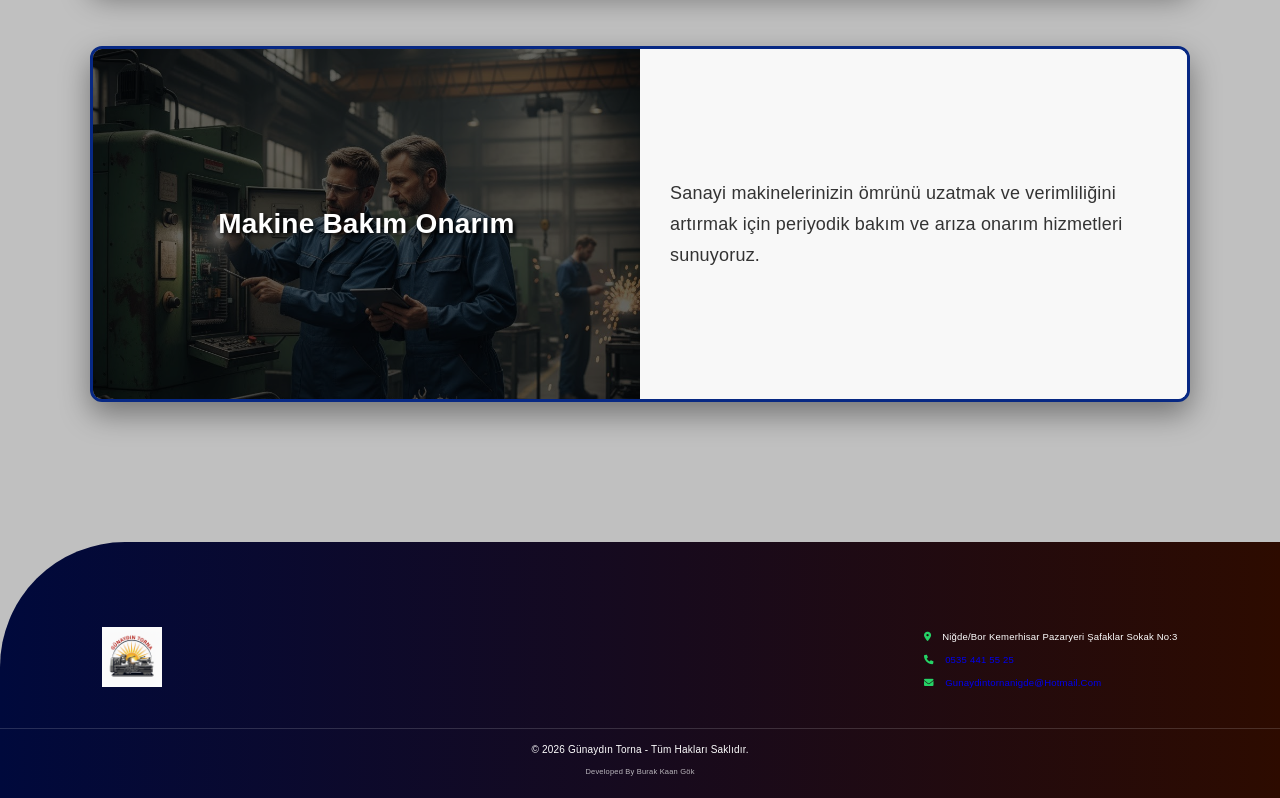
==== commit cff2b953: "Ürün sayfası, WhatsApp entegrasyonu, SEO ve CSS düzeltmeleri" ====
--- a/index.html
+++ b/index.html
@@ -1,11 +1,28 @@
 <!doctype html>
-<html lang="en">
+<html lang="tr">
   <head>
     <meta charset="UTF-8" />
     <meta name="viewport" content="width=device-width, initial-scale=1.0" />
-    <title>Günaydın Torna</title>
+    <title>Niğde Torna | Flanş, Vana Montajı, Kaynak - Günaydın Torna</title>
+    <meta
+      name="description"
+      content="Niğde/Bor'da 1930'dan beri hizmet veren Günaydın Torna; flanşlı vana montajı, paslanmaz krom işlemleri, torna işleri, gezer vinç sistemi ve ferforje imalatı yapar. Hemen WhatsApp'tan ulaşın."
+    />
+    <meta
+      name="keywords"
+      content="Niğde torna, Niğde flanş, Bor torna atölyesi, flanşlı vana montajı, paslanmaz torna, gezer vinç, ferforje Niğde"
+    />
+    <meta name="author" content="Günaydın Torna" />
+    <link rel="canonical" href="https://www.gunaydintorna.com/index.html" />
+    <!-- Open Graph (sosyal medya paylaşım önizlemesi için) -->
+    <meta property="og:title" content="Niğde Torna | Günaydın Torna" />
+    <meta
+      property="og:description"
+      content="Niğde/Bor'da 1930'dan beri torna, flanş, kaynak ve metal işleme hizmetleri."
+    />
+    <meta property="og:image" content="imgs/logo.png" />
+    <meta property="og:locale" content="tr_TR" />
     <link rel="stylesheet" href="style.css" />
-    <link rel="stylesheet" href="extra-style.css" />
     <!-- Font Awesome CDN (Hamburger ikonu için) -->
     <link
       rel="stylesheet"
@@ -40,8 +57,8 @@
         playsinline
       ></video>
       <div class="content">
-        <h3>Günaydın Torna</h3>
-        <p>1930'Dan Beri Demirciliğin Adresi</p>
+        <h1>Günaydın Torna</h1>
+        <p>Niğde/Bor'da 1930'dan Beri Torna ve Demirciliğin Adresi</p>
         <a class="btn" href="https://wa.me/905354415525" target="_blank" rel="noopener">Bize Ulaşın</a>
       </div>
     </section>
@@ -49,7 +66,12 @@
 
     <!-- service section start -->
     <section class="service-section" id="services">
-      <h3>Hizmetlerimiz</h3>
+      <h2>Hizmetlerimiz</h2>
+      <p class="service-intro">
+        Niğde/Bor merkezli Günaydın Torna olarak; flanşlı vana montajı, paslanmaz krom
+        işlemleri, gezer köprülü vinç kurulumu, torna işlemleri, ferforje imalatı ve
+        makine bakım-onarım hizmetlerini Niğde ve çevresindeki sanayi tesislerine sunuyoruz.
+      </p>
       <!-- 1 krom 2 gezer vinç 3 flanş 4 torna 5 ferforçe 6 bakım-->
       <!-- HİZMET 5: PASLANMAZ KROM İŞLEMLERİ -->
       <div class="combined-service box-content show">
--- a/style.css
+++ b/style.css
@@ -1,708 +1,595 @@
-@import url("https://fonts.googleapis.com/css2?family=Raleway:wght@300;400;700;900&display=swap");
-:root {
-  --primary-color: #072883; /* Ana Mavi renk */
-  --secondary-color: #123e1b; /* Ana Yeşil renk */
-  --black-color: #000000;
-  --white-color: #ffffff;
-  --light-bg: #f0f0f0;
-}
-* {
-  font-family: "Raleway", sans-serif;
-  margin: 0;
-  padding: 0;
-  box-sizing: border-box;
-  outline: none;
-  border: none;
-  text-decoration: none;
-  text-transform: capitalize; /* Tüm geçişleri yavaşlattık */
-  transition: all 0.3s ease; /* bunu videoda kullanacaksın */
-}
-html {
-  font-size: 62.5%;
-  overflow-x: hidden;
-  scroll-padding-top: 9rem;
-  scroll-behavior: smooth;
-}
-body {
-  background: silver;
-}
-section {
-  padding: 5rem 7%;
-}
-.logo img {
-  height: 5rem;
-  border-radius: 30rem;
-} /* !header start */
-.header {
-  background-color: white;
-  display: flex;
-  align-items: center;
-  justify-content: space-between;
-  padding: 0 7%;
-  margin: 2rem 7%;
-  border-radius: 30rem;
-  box-shadow: 0px 0px 17px rgba(0, 0, 0, 0.75); /* navbarın sayfayı sürüklesek bile aşağıya doğru inmesini sağlar */
-  position: sticky;
-  top: 0; /* navbarın öncelikli olarak görünmesini sağlar */
-  z-index: 1000;
-}
-.header .navbar a {
-  margin: 0 1.5rem;
-  font-size: 1.8rem;
-  color: black;
-  border-bottom: 0.2rem solid transparent;
-}
-.header .navbar .active,
-.header .navbar a:hover {
-  border-color: red;
-  padding-bottom: 0.5rem;
-}
-#menu-btn {
-  font-size: 2.5rem;
-  color: var(--primary-color);
-  cursor: pointer;
-  display: none; /* Büyük ekranda gizli */
-} /* !header end */ /* !home start */
-.home {
-  min-height: 100vh; /* Arka planı tam ekran yapmak için min-height'ı 100vh'ye çıkarmanız iyi olur. */ /* min-width: 100%; */
-  position: relative; /* İçindeki videoyu konumlandırmak için gereklidir */
-  overflow: hidden; /* Video konteyner dışına taşarsa gizler */ /* background: url(./imgs/fixed_video.mp4); */
-  background-size: cover;
-  background-position: center;
-  margin-top: -14.31rem;
-  display: flex;
-  align-items: center;
-}
-.home-video {
-  position: absolute; /* .home div'ine göre konumlanır */
-  top: 0;
-  left: 0;
-  width: 100%;
-  height: 100%;
-  object-position: center;
-  z-index: -1; /* Videoyu diğer içeriğin arkasına gönderir */
-  object-fit: cover; /* düzenlenebilir */
-}
-.home .content {
-  max-width: 60rem;
-  margin-left: 10%;
-  z-index: 1;
-  text-align: left;
-}
-.home .content h3 {
-  font-size: 7rem;
-  color: white;
-  text-shadow: 3px 3px 6px rgba(0, 0, 0, 0.8);
-  margin-bottom: 1.5rem;
-  font-weight: 900;
-}
-.home .content p {
-  font-size: 2.5rem;
-  font-weight: 400;
-  line-height: 1.8;
-  padding: 1rem 0;
-  color: #c9c9c9;
-  text-shadow: 2px 2px 4px rgba(0, 0, 0, 0.6);
-  margin-bottom: 2rem;
-}
-.home .content .btn {
-  display: inline-block;
-  padding: 1.2rem 3rem;
-  font-size: 1.8rem;
-  color: var(--white-color);
-  background: var(--primary-color);
-  border-radius: 0.5rem;
-  box-shadow: 0 0 10px rgba(0, 0, 0, 0.5);
-  font-weight: 600;
-  text-transform: none;
-  transition: background 0.3s ease;
-}
-.home .content .btn:hover {
-  background: red;
-  letter-spacing: 0.1rem;
-} /* service section */
-.service-section {
-  /* display: block varsayılan değerdir ancak emin olmak için belirtilebilir */ /* font-size: 7rem; */ /* display: block; */ /* position: relative; */ /* overflow: hidden; */
-  padding: 8rem 0; /* İçindeki .service-box'ları yatayda (sayfanın merkezine) hizalar */ /* text-align: center; */
-  background-color: silver;
-}
-.service-section h3 {
-  font-size: 4rem;
-  color: black;
-  margin-bottom: 3rem;
-  text-align: center;
-  margin-bottom: 5rem;
-  font-weight: 700; /* text-transform: uppercase; */
-}
-.combined-service {
-  display: flex;
-  flex-direction: row;
-  flex-wrap: wrap;
-  align-items: stretch;
-  justify-content: center;
-  max-width: 1100px;
-  margin: 60px auto;
-  background-color: white;
-  border-radius: 12px;
-  border: 3px solid var(--primary-color);
-  box-shadow: 0 12px 30px rgba(0, 0, 0, 0.4);
-  overflow: hidden; /* Animasyon Başlangıç Ayarları */
-  opacity: 0;
-  transform: translateX(-100%); /* Varsayılan: Soldan gelmek için solda gizli */
-  transition: all 1s cubic-bezier(0.25, 0.46, 0.45, 0.94); /* Yumuşak ve profesyonel bir geçiş */
-} /* TERS SIRA (Sağdan Gelenler) Animasyon Başlangıcı */
-.combined-service.reverse {
-  flex-direction: row-reverse;
-  transform: translateX(100%); /* Sağdan gelmek için sağda gizli */
-} /* GÖRÜNÜR DURUM */
-.combined-service.show {
-  transform: translateX(0); /* Normal pozisyonuna geri döner */
-  opacity: 1; /* Görünür hale gelir */
-} /* --- İÇ KUTU STİLLERİ --- */ /* Açıklama Kutusu Stili */
-.service-description-box {
-  flex: 1 1 50%;
-  display: flex;
-  align-items: center;
-  padding: 30px;
-  min-height: 350px;
-  background-color: #f8f8f8;
-  text-align: left;
-}
-.service-description-box p {
-  font-size: 1.8rem;
-  line-height: 1.7;
-  color: #333;
-  text-transform: none;
-  font-weight: 400;
-}
-.service-description-box p strong {
-  color: var(--primary-color);
-  font-size: 2rem;
-  display: block;
-  margin-bottom: 0.5rem;
-} /* 2. Servis Kutuları (.service-box) Ayarları */
-.service-box {
-  flex: 1 1 50%;
-  position: relative;
-  overflow: hidden;
-  height: 350px;
-  margin: 0;
-}
-.service-box img {
-  width: 100%;
-  height: 100%; /* İstenen gereksinim: Width/Height ne olursa olsun fotoların tam görünmesi */ /* object-fit: cover, en boy oranını koruyarak kutuyu tamamen doldurur (kırpma olabilir) */ /* object-fit: contain, tüm resmi gösterir, ancak boşluk kalabilir. */ /* Kullanıcının orijinal kodu 'contain' içerdiği için ve "tam görünmesini sağla" talebi, cover (bütün kutuyu kapla) veya contain (bütün resmi göster) arasında bir seçim gerektirir. Burada en iyi görünüm için genellikle **cover** kullanılır. */
-  object-fit: cover;
-  display: block;
-} /* .service-box:nth-of-type(even) { transform: translateX(-400%); } */
-.combined-service.reverse .service-box {
-  order: 1;
-}
-.service-box.show {
-  transform: translateX(0);
-}
-.service-text-overlay {
-  /* Konumlandırma: Kapsayıcısı olan .service-box'a göre ayarlanır (ÇOK ÖNEMLİ) */
-  position: absolute;
-  top: 0;
-  left: 0;
-  width: 100%;
-  height: 100%;
-  display: flex;
-  justify-content: center;
-  align-items: center;
-  color: var(--white-color);
-  font-size: 2.8rem;
-  font-weight: 700;
-  text-align: center;
-  text-transform: uppercase;
-  background-color: rgba(0, 0, 0, 0.6);
-  text-shadow: 2px 2px 4px #000;
-  transition: background-color 0.3s ease;
-} /* service section */ /* !home end */
-.service-box:hover .service-text-overlay {
-  background-color: rgba(0, 0, 0, 0.3);
-} /* --- Responsive Tasarım (Medya Sorguları) --- */
-@media (max-width: 900px) {
-  #menu-btn {
-    display: inline-block;
-  }
-  .header .navbar {
-    display: none;
-  }
-  .header {
-    justify-content: space-between;
-    padding: 1.5rem 5%;
-    margin: 1rem 5%;
-  }
-}
-@media (max-width: 768px) {
-  html {
-    font-size: 55%;
-  } /* Mobil menü açılır kapanır görünüm */
-  .combined-service,
-  .combined-service.reverse {
-    flex-direction: column !important;
-    padding: 0;
-    margin: 30px auto;
-    max-width: 90%;
-
-    /* Mobil: Animasyonu yukarıdan gelmeye çevirdik */
-    transform: translateY(50px) !important;
-    opacity: 0;
-    transition: opacity 0.6s ease, transform 0.6s ease;
-  }
-  /* Mobil: Açıklama daima Görselin altında (order 2) kalır. */
-  .combined-service > .service-description-box,
-  .combined-service.reverse > .service-description-box {
-    order: 2;
-  }
-  /* Mobil: Görsel daima Açıklamanın üstünde (order 1) kalır. */
-  .combined-service > .service-box,
-  .combined-service.reverse > .service-box {
-    order: 1;
-    height: 250px;
-  }
-  .header .navbar {
-    display: block;
-    position: absolute;
-    top: 100%;
-    left: 0;
-    right: 0;
-    background: var(--white-color);
-    border-top: 0.1rem solid rgba(0, 0, 0, 0.1);
-    clip-path: polygon(0 0, 100% 0, 100% 0, 0 0);
-    transition: clip-path 0.4s ease;
-    z-index: 999;
-  }
-  .header .navbar.active {
-    clip-path: polygon(0 0, 100% 0, 100% 100%, 0% 100%);
-  }
-  .header .navbar a {
-    display: block;
-    margin: 0;
-    padding: 1.5rem;
-    font-size: 2rem;
-    border-bottom: 0.1rem solid var(--light-bg);
-    text-align: center;
-  }
-  .header .navbar a:hover {
-    background: var(--light-bg);
-  } /* Hizmet Kutuları Mobil Düzen */
-  .combined-service {
-    /* Mobil cihazlarda 'flex-direction: column' olarak ayarlanır */
-    flex-direction: column;
-    padding: 0;
-    margin: 30px auto;
-    max-width: 90%; /* Animasyonu yukarıdan gelmeye çevirdik */
-    transform: translateY(50px) !important;
-    opacity: 0;
-    transition: opacity 0.6s ease, transform 0.6s ease;
-  }
-  .combined-service.show {
-    transform: translateY(0) !important;
-    opacity: 1;
-  } /* *** DÜZENLEME BAŞLANGIÇ *** Bu bloktaki 'order' ve 'flex-direction: column' kurallarını siliyoruz. Bu sayede: 1. '.combined-service' (Normal): flex-direction: column (Resim üstte, Açıklama altta) 2. '.combined-service.reverse' (Ters): flex-direction: column-reverse (Açıklama üstte, Resim altta) Mobil cihazlarda alternatif düzen korunmuş olur. */
-  .combined-service.reverse {
-    flex-direction: column-reverse; /* Ters Sırada Açıklama üste, Resim alta gelir */
-  }
-  .service-box {
-    height: 250px;
-  } /* *** DÜZENLEME BİTİŞİ *** */
-  .home .content {
-    margin-left: 5%;
-  }
-  .home .content h3 {
-    font-size: 5rem;
-  }
-}
-@media (max-width: 500px) {
-  html {
-    font-size: 50%;
-  }
-  .home .content {
-    text-align: center;
-    margin: 0 auto;
-  }
-  .home .content h3 {
-    font-size: 4rem;
-  }
-  .service-section {
-    padding: 5rem 0;
-  }
-}
-/* footer start */
-footer {
-  background: linear-gradient(to right, #00093c, #2d0b00);
-  width: 100%;
-  color: white;
-  position: absolute;
-  padding: 100px 0 30px;
-  border-top-left-radius: 125px;
-}
-.footer-logo img {
-  width: 60px;
-  height: 60px;
-}
-.footer-content {
-  display: flex; /* Flexbox'u etkinleştir */
-  justify-content: center; /* İçindeki tüm sütunları/elementleri yatayda ortala */
-  align-items: center; /* İçindeki tüm sütunları/elementleri dikeyde ortala */
-  min-height: 100px; /* İçeriğin ortalanabilmesi için gerekli minimum yükseklik */
-}
-footer p {
-  text-align: center;
-}
-/* footer end */
-/* projects main start */
-/* .project-container {
-  margin-top: 100px;
-} */
-
-.container {
-  display: flex;
-  width: 90vw;
-  margin: 0 auto;
-}
-
-.panel {
-  background-size: cover;
-  object-fit: fill;
-  background-position: center;
-  background-repeat: no-repeat;
-  height: 80vh;
-  border-radius: 50px;
-  color: #fff;
-  cursor: pointer;
-  flex: 0.5;
-  margin: 10px;
-  position: relative;
-  transition: all 700ms ease-in;
-}
-
-.panel.active {
-  flex: 5;
-}
-
-/* @media (max-width: 480px) {
-  .container {
-    width: 100vw;
-  }
-
-  .panel:nth-of-type(4),
-  .panel:nth-of-type(5) {
-    display: none;
-  }
-} */
-/* projects main end */
-/* ===== Manuel Proje Listesi ===== */
-.project-list-wrapper {
-  padding: 60px 8%;
-  background: #f8f8f8;
-}
-
-.section-title {
-  text-align: center;
-  font-size: 2.2rem;
-  margin-bottom: 40px;
-}
-
-.project-list {
-  display: grid;
-  grid-template-columns: repeat(auto-fit, minmax(280px, 1fr));
-  gap: 30px;
-}
-
-.project-item {
-  background: #fff;
-  border-radius: 10px;
-  overflow: hidden;
-  box-shadow: 0 2px 10px rgba(0, 0, 0, 0.08);
-  transition: transform 0.3s;
-}
-
-.project-item:hover {
-  transform: translateY(-5px);
-}
-
-.project-item img {
-  width: 100%;
-  height: 220px;
-  object-fit: cover;
-  display: block;
-}
-
-.project-info {
-  padding: 20px;
-}
-
-.project-info h3 {
-  margin-bottom: 10px;
-  font-size: 1.3rem;
-  color: #222;
-}
-
-.project-info p {
-  color: #555;
-  line-height: 1.6;
-}
-/* =====================================================
-   GÜNAYDIN TORNA - EK STİL DOSYASI
-   Bu dosya style.css'i BOZMAZ, üzerine ekleme yapar.
-   Her HTML dosyasının <head> kısmında style.css'ten SONRA
-   bu dosyayı ekle:
-   <link rel="stylesheet" href="extra-style.css" />
-===================================================== */
-
-/* ----- 1) DAHA OKUNAKLI FONT ----- */
-/* Google Fonts importu (Poppins - temiz ve okunaklı) */
-@import url('https://fonts.googleapis.com/css2?family=Poppins:wght@300;400;500;600;700&display=swap');
-
-body,
-h1, h2, h3, h4, h5, h6,
-p, a, button, input, textarea, li {
-  font-family: 'Poppins', 'Segoe UI', Arial, sans-serif !important;
-}
-
-body {
-  line-height: 1.7;
-  color: #333;
-}
-
-p {
-  line-height: 1.8;
-  letter-spacing: 0.2px;
-}
-
-h1, h2, h3 {
-  letter-spacing: 0.3px;
-}
-
-/* ----- 2) WHATSAPP YÜZEN BUTON (sabit, scroll ile hareket etmez, hep görünür) ----- */
-.whatsapp-float {
-  position: fixed;
-  bottom: 25px;
-  right: 25px;
-  background-color: #25d366;
-  color: #fff;
-  width: 58px;
-  height: 58px;
-  border-radius: 50%;
-  display: flex;
-  align-items: center;
-  justify-content: center;
-  font-size: 30px;
-  box-shadow: 0 4px 14px rgba(0, 0, 0, 0.3);
-  z-index: 9999;
-  text-decoration: none;
-  transition: transform 0.2s ease, box-shadow 0.2s ease;
-}
-
-.whatsapp-float:hover {
-  transform: scale(1.08);
-  box-shadow: 0 6px 18px rgba(0, 0, 0, 0.35);
-  color: #fff;
-}
-
-.whatsapp-float i {
-  pointer-events: none;
-}
-
-/* ----- 3) FOOTER DÜZENİ ----- */
-.footer-content {
-  display: flex;
-  flex-wrap: wrap;
-  justify-content: space-between;
-  align-items: center;
-  gap: 20px;
-  padding: 20px 8%;
-}
-
-.footer-info p {
-  margin: 6px 0;
-  font-size: 0.95rem;
-}
-
-.footer-info i {
-  margin-right: 8px;
-  color: #25d366;
-}
-
-.footer-bottom {
-  text-align: center;
-  padding: 12px 4% 20px;
-  border-top: 1px solid rgba(255, 255, 255, 0.15);
-  margin-top: 10px;
-}
-
-.footer-bottom .dev-credit {
-  font-size: 0.75rem;
-  opacity: 0.7;
-  margin-top: 6px;
-}
-
-/* ----- 4) İLETİŞİM SAYFASI HİZALAMA ----- */
-.contact .row {
-  display: flex;
-  flex-wrap: wrap;
-  align-items: stretch;
-  justify-content: center;
-  gap: 40px;
-  max-width: 1100px;
-  margin: 40px auto;
-  padding: 0 5%;
-}
-
-.contact .row iframe {
-  flex: 1 1 400px;
-  width: 100%;
-  min-height: 320px;
-  border-radius: 12px;
-  box-shadow: 0 4px 15px rgba(0, 0, 0, 0.1);
-}
-
-.contact .row > div:not(iframe) {
-  flex: 1 1 350px;
-  display: flex;
-  flex-direction: column;
-  justify-content: center;
-  background: #fff;
-  padding: 30px;
-  border-radius: 12px;
-  box-shadow: 0 4px 15px rgba(0, 0, 0, 0.08);
-}
-
-.contact .row h2 {
-  margin-bottom: 20px;
-  font-size: 1.6rem;
-}
-
-.contact .row p {
-  margin: 10px 0;
-  font-size: 1rem;
-}
-
-.contact .row p i {
-  width: 22px;
-  color: #25d366;
-  margin-right: 6px;
-}
-
-.contact .row p a {
-  color: inherit;
-  text-decoration: none;
-}
-
-.contact .row p a:hover {
-  color: #25d366;
-}
-
-/* =====================================================
-   5) RESPONSIVE (MOBİL UYUM)
-===================================================== */
-
-/* Tabletler */
-@media (max-width: 991px) {
-  .header {
-    padding: 15px 4%;
-  }
-
-  .navbar a {
-    font-size: 15px;
-    margin-left: 18px;
-  }
-
-  .service-section h3,
-  .section-title {
-    font-size: 1.8rem;
-  }
-}
-
-/* Telefonlar / hamburger menü aktif alan */
-@media (max-width: 768px) {
-  .navbar {
-    position: fixed;
-    top: 0;
-    right: -100%;
-    height: 100vh;
-    width: 70%;
-    max-width: 300px;
-    background: #fff;
-    flex-direction: column;
-    align-items: flex-start;
-    justify-content: flex-start;
-    padding: 90px 30px;
-    gap: 20px;
-    box-shadow: -4px 0 20px rgba(0, 0, 0, 0.15);
-    transition: right 0.3s ease;
-    z-index: 1000;
-  }
-
-  .navbar.active {
-    right: 0;
-  }
-
-  #menu-btn {
-    display: inline-block;
-    font-size: 24px;
-    cursor: pointer;
-    z-index: 1001;
-  }
-
-  .combined-service {
-    flex-direction: column !important;
-  }
-
-  .service-box,
-  .service-description-box {
-    width: 100%;
-  }
-
-  .project-list {
-    grid-template-columns: 1fr !important;
-  }
-
-  .contact .row {
-    flex-direction: column;
-    align-items: center;
-  }
-
-  .contact .row iframe {
-    min-height: 260px;
-  }
-
-  .footer-content {
-    flex-direction: column;
-    text-align: center;
-  }
-
-  .whatsapp-float {
-    width: 52px;
-    height: 52px;
-    font-size: 26px;
-    bottom: 18px;
-    right: 18px;
-  }
-}
-
-/* Küçük telefonlar */
-@media (max-width: 480px) {
-  .content h3 {
-    font-size: 1.6rem;
-  }
-
-  .content p {
-    font-size: 0.95rem;
-  }
-
-  .section-title {
-    font-size: 1.5rem;
-  }
-
-  .project-info h3 {
-    font-size: 1.1rem;
-  }
-
-  .footer-info p {
-    font-size: 0.85rem;
-  }
-}+/* =====================================================
+   GÜNAYDIN TORNA - TEK, BİRLEŞTİRİLMİŞ STYLE.CSS
+   (@import kuralları CSS standardına göre dosyanın
+   EN BAŞINDA olmak zorunda, aksi halde tarayıcı görmezden gelir)
+===================================================== */
+@import url("https://fonts.googleapis.com/css2?family=Raleway:wght@300;400;700;900&display=swap");
+@import url('https://fonts.googleapis.com/css2?family=Poppins:wght@300;400;500;600;700&display=swap');
+
+:root {
+  --primary-color: #072883; /* Ana Mavi renk */
+  --secondary-color: #123e1b; /* Ana Yeşil renk */
+  --black-color: #000000;
+  --white-color: #ffffff;
+  --light-bg: #f0f0f0;
+}
+* {
+  font-family: "Poppins", "Segoe UI", Arial, sans-serif;
+  margin: 0;
+  padding: 0;
+  box-sizing: border-box;
+  outline: none;
+  border: none;
+  text-decoration: none;
+  text-transform: capitalize;
+  transition: all 0.3s ease;
+}
+html {
+  font-size: 62.5%;
+  overflow-x: hidden;
+  scroll-padding-top: 9rem;
+  scroll-behavior: smooth;
+}
+body {
+  background: silver;
+  line-height: 1.7;
+  color: #333;
+}
+section {
+  padding: 5rem 7%;
+}
+p {
+  line-height: 1.8;
+  letter-spacing: 0.2px;
+}
+h1, h2, h3 {
+  letter-spacing: 0.3px;
+}
+.logo img {
+  height: 5rem;
+  border-radius: 30rem;
+}
+
+/* !header start */
+.header {
+  background-color: white;
+  display: flex;
+  align-items: center;
+  justify-content: space-between;
+  padding: 0 7%;
+  margin: 2rem 7%;
+  border-radius: 30rem;
+  box-shadow: 0px 0px 17px rgba(0, 0, 0, 0.75);
+  position: sticky;
+  top: 0;
+  z-index: 1000;
+}
+.header .navbar a {
+  margin: 0 1.5rem;
+  font-size: 1.8rem;
+  color: black;
+  border-bottom: 0.2rem solid transparent;
+}
+.header .navbar .active,
+.header .navbar a:hover {
+  border-color: red;
+  padding-bottom: 0.5rem;
+}
+#menu-btn {
+  font-size: 2.5rem;
+  color: var(--primary-color);
+  cursor: pointer;
+  display: none; /* Büyük ekranda gizli */
+}
+/* !header end */
+
+/* !home start */
+.home {
+  min-height: 100vh;
+  position: relative;
+  overflow: hidden;
+  background-size: cover;
+  background-position: center;
+  margin-top: -14.31rem;
+  display: flex;
+  align-items: center;
+}
+.home-video {
+  position: absolute;
+  top: 0;
+  left: 0;
+  width: 100%;
+  height: 100%;
+  object-position: center;
+  z-index: -1;
+  object-fit: cover;
+}
+.home .content {
+  max-width: 60rem;
+  margin-left: 10%;
+  z-index: 1;
+  text-align: left;
+}
+.home .content h1,
+.home .content h3 {
+  font-size: 7rem;
+  color: white;
+  text-shadow: 3px 3px 6px rgba(0, 0, 0, 0.8);
+  margin-bottom: 1.5rem;
+  font-weight: 900;
+}
+.home .content p {
+  font-size: 2.5rem;
+  font-weight: 400;
+  line-height: 1.8;
+  padding: 1rem 0;
+  color: #c9c9c9;
+  text-shadow: 2px 2px 4px rgba(0, 0, 0, 0.6);
+  margin-bottom: 2rem;
+}
+.home .content .btn {
+  display: inline-block;
+  padding: 1.2rem 3rem;
+  font-size: 1.8rem;
+  color: var(--white-color);
+  background: var(--primary-color);
+  border-radius: 0.5rem;
+  box-shadow: 0 0 10px rgba(0, 0, 0, 0.5);
+  font-weight: 600;
+  text-transform: none;
+  transition: background 0.3s ease;
+}
+.home .content .btn:hover {
+  background: red;
+  letter-spacing: 0.1rem;
+}
+/* !home end */
+
+/* service section */
+.service-section {
+  padding: 8rem 0;
+  background-color: silver;
+}
+.service-section h2,
+.service-section h3 {
+  font-size: 4rem;
+  color: black;
+  margin-bottom: 5rem;
+  text-align: center;
+  font-weight: 700;
+}
+.service-intro {
+  max-width: 800px;
+  margin: -3rem auto 4rem;
+  text-align: center;
+  font-size: 1.6rem;
+  color: #444;
+  line-height: 1.8;
+}
+.combined-service {
+  display: flex;
+  flex-direction: row;
+  flex-wrap: wrap;
+  align-items: stretch;
+  justify-content: center;
+  max-width: 1100px;
+  margin: 60px auto;
+  background-color: white;
+  border-radius: 12px;
+  border: 3px solid var(--primary-color);
+  box-shadow: 0 12px 30px rgba(0, 0, 0, 0.4);
+  overflow: hidden;
+  opacity: 0;
+  transform: translateX(-100%);
+  transition: all 1s cubic-bezier(0.25, 0.46, 0.45, 0.94);
+}
+.combined-service.reverse {
+  flex-direction: row-reverse;
+  transform: translateX(100%);
+}
+.combined-service.show {
+  transform: translateX(0);
+  opacity: 1;
+}
+.service-description-box {
+  flex: 1 1 50%;
+  display: flex;
+  align-items: center;
+  padding: 30px;
+  min-height: 350px;
+  background-color: #f8f8f8;
+  text-align: left;
+}
+.service-description-box p {
+  font-size: 1.8rem;
+  line-height: 1.7;
+  color: #333;
+  text-transform: none;
+  font-weight: 400;
+}
+.service-description-box p strong {
+  color: var(--primary-color);
+  font-size: 2rem;
+  display: block;
+  margin-bottom: 0.5rem;
+}
+.service-box {
+  flex: 1 1 50%;
+  position: relative;
+  overflow: hidden;
+  height: 350px;
+  margin: 0;
+}
+.service-box img {
+  width: 100%;
+  height: 100%;
+  object-fit: cover;
+  display: block;
+}
+.combined-service.reverse .service-box {
+  order: 1;
+}
+.service-box.show {
+  transform: translateX(0);
+}
+.service-text-overlay {
+  position: absolute;
+  top: 0;
+  left: 0;
+  width: 100%;
+  height: 100%;
+  display: flex;
+  justify-content: center;
+  align-items: center;
+  color: var(--white-color);
+  font-size: 2.8rem;
+  font-weight: 700;
+  text-align: center;
+  text-transform: uppercase;
+  background-color: rgba(0, 0, 0, 0.6);
+  text-shadow: 2px 2px 4px #000;
+  transition: background-color 0.3s ease;
+}
+.service-box:hover .service-text-overlay {
+  background-color: rgba(0, 0, 0, 0.3);
+}
+
+/* footer start */
+footer {
+  background: linear-gradient(to right, #00093c, #2d0b00);
+  width: 100%;
+  color: white;
+  position: relative;
+  padding: 60px 0 0;
+  border-top-left-radius: 125px;
+}
+.footer-logo img {
+  width: 60px;
+  height: 60px;
+}
+.footer-content {
+  display: flex;
+  flex-wrap: wrap;
+  justify-content: space-between;
+  align-items: center;
+  gap: 20px;
+  padding: 20px 8%;
+  min-height: 100px;
+}
+footer p {
+  text-align: center;
+}
+.footer-info p {
+  margin: 6px 0;
+  font-size: 0.95rem;
+  text-align: left;
+}
+.footer-info i {
+  margin-right: 8px;
+  color: #25d366;
+}
+.footer-bottom {
+  text-align: center;
+  padding: 12px 4% 20px;
+  border-top: 1px solid rgba(255, 255, 255, 0.15);
+  margin-top: 10px;
+}
+.footer-bottom .dev-credit {
+  font-size: 0.75rem;
+  opacity: 0.7;
+  margin-top: 6px;
+}
+/* footer end */
+
+/* projects/panels start */
+.container {
+  display: flex;
+  width: 90vw;
+  margin: 0 auto;
+}
+.panel {
+  background-size: cover;
+  object-fit: fill;
+  background-position: center;
+  background-repeat: no-repeat;
+  height: 80vh;
+  border-radius: 50px;
+  color: #fff;
+  cursor: pointer;
+  flex: 0.5;
+  margin: 10px;
+  position: relative;
+  transition: all 700ms ease-in;
+}
+.panel.active {
+  flex: 5;
+}
+/* projects/panels end */
+
+/* Manuel Proje / Ürün Listesi */
+.project-list-wrapper {
+  padding: 60px 8%;
+  background: #f8f8f8;
+}
+.section-title {
+  text-align: center;
+  font-size: 2.2rem;
+  margin-bottom: 40px;
+}
+.project-list {
+  display: grid;
+  grid-template-columns: repeat(auto-fit, minmax(280px, 1fr));
+  gap: 30px;
+}
+.project-item {
+  background: #fff;
+  border-radius: 10px;
+  overflow: hidden;
+  box-shadow: 0 2px 10px rgba(0, 0, 0, 0.08);
+  transition: transform 0.3s;
+}
+.project-item:hover {
+  transform: translateY(-5px);
+}
+.project-item img {
+  width: 100%;
+  height: 220px;
+  object-fit: cover;
+  display: block;
+}
+.project-info {
+  padding: 20px;
+}
+.project-info h3 {
+  margin-bottom: 10px;
+  font-size: 1.3rem;
+  color: #222;
+}
+.project-info p {
+  color: #555;
+  line-height: 1.6;
+}
+
+/* WhatsApp yüzen buton */
+.whatsapp-float {
+  position: fixed;
+  bottom: 25px;
+  right: 25px;
+  background-color: #25d366;
+  color: #fff;
+  width: 58px;
+  height: 58px;
+  border-radius: 50%;
+  display: flex;
+  align-items: center;
+  justify-content: center;
+  font-size: 30px;
+  box-shadow: 0 4px 14px rgba(0, 0, 0, 0.3);
+  z-index: 9999;
+  text-decoration: none;
+  transition: transform 0.2s ease, box-shadow 0.2s ease;
+}
+.whatsapp-float:hover {
+  transform: scale(1.08);
+  box-shadow: 0 6px 18px rgba(0, 0, 0, 0.35);
+  color: #fff;
+}
+.whatsapp-float i {
+  pointer-events: none;
+}
+
+/* İletişim sayfası hizalama */
+.contact .row {
+  display: flex;
+  flex-wrap: wrap;
+  align-items: stretch;
+  justify-content: center;
+  gap: 40px;
+  max-width: 1100px;
+  margin: 40px auto;
+  padding: 0 5%;
+}
+.contact .row iframe {
+  flex: 1 1 400px;
+  width: 100%;
+  min-height: 320px;
+  border-radius: 12px;
+  box-shadow: 0 4px 15px rgba(0, 0, 0, 0.1);
+}
+.contact .row > div:not(iframe) {
+  flex: 1 1 350px;
+  display: flex;
+  flex-direction: column;
+  justify-content: center;
+  background: #fff;
+  padding: 30px;
+  border-radius: 12px;
+  box-shadow: 0 4px 15px rgba(0, 0, 0, 0.08);
+}
+.contact .row h2 {
+  margin-bottom: 20px;
+  font-size: 1.6rem;
+}
+.contact .row p {
+  margin: 10px 0;
+  font-size: 1rem;
+}
+.contact .row p i {
+  width: 22px;
+  color: #25d366;
+  margin-right: 6px;
+}
+.contact .row p a {
+  color: inherit;
+  text-decoration: none;
+}
+.contact .row p a:hover {
+  color: #25d366;
+}
+
+/* =====================================================
+   RESPONSIVE (MOBİL UYUM)
+===================================================== */
+@media (max-width: 900px) {
+  #menu-btn {
+    display: inline-block;
+  }
+  .header .navbar {
+    display: none;
+  }
+  .header {
+    justify-content: space-between;
+    padding: 1.5rem 5%;
+    margin: 1rem 5%;
+  }
+}
+
+@media (max-width: 768px) {
+  html {
+    font-size: 55%;
+  }
+  .combined-service,
+  .combined-service.reverse {
+    flex-direction: column !important;
+    padding: 0;
+    margin: 30px auto;
+    max-width: 90%;
+    transform: translateY(50px) !important;
+    opacity: 0;
+    transition: opacity 0.6s ease, transform 0.6s ease;
+  }
+  .combined-service > .service-description-box,
+  .combined-service.reverse > .service-description-box {
+    order: 2;
+  }
+  .combined-service > .service-box,
+  .combined-service.reverse > .service-box {
+    order: 1;
+    height: 250px;
+  }
+  .combined-service.show {
+    transform: translateY(0) !important;
+    opacity: 1;
+  }
+  .combined-service.reverse {
+    flex-direction: column-reverse;
+  }
+
+  /* Mobil hamburger menü: yukarıdan clip-path ile açılır (ORİJİNAL DAVRANIŞ) */
+  .header .navbar {
+    display: block;
+    position: absolute;
+    top: 100%;
+    left: 0;
+    right: 0;
+    background: var(--white-color);
+    border-top: 0.1rem solid rgba(0, 0, 0, 0.1);
+    clip-path: polygon(0 0, 100% 0, 100% 0, 0 0);
+    transition: clip-path 0.4s ease;
+    z-index: 999;
+  }
+  .header .navbar.active {
+    clip-path: polygon(0 0, 100% 0, 100% 100%, 0% 100%);
+  }
+  .header .navbar a {
+    display: block;
+    margin: 0;
+    padding: 1.5rem;
+    font-size: 2rem;
+    border-bottom: 0.1rem solid var(--light-bg);
+    text-align: center;
+  }
+  .header .navbar a:hover {
+    background: var(--light-bg);
+  }
+
+  .service-box {
+    height: 250px;
+  }
+  .home .content {
+    margin-left: 5%;
+  }
+  .home .content h1,
+  .home .content h3 {
+    font-size: 5rem;
+  }
+  .service-section h2,
+  .service-section h3 {
+    font-size: 2.8rem;
+  }
+  .service-intro {
+    font-size: 1.4rem;
+    padding: 0 5%;
+  }
+
+  .project-list {
+    grid-template-columns: 1fr !important;
+  }
+  .contact .row {
+    flex-direction: column;
+    align-items: center;
+  }
+  .contact .row iframe {
+    min-height: 260px;
+  }
+  .footer-content {
+    flex-direction: column;
+    text-align: center;
+  }
+  .footer-info p {
+    text-align: center;
+  }
+  .whatsapp-float {
+    width: 52px;
+    height: 52px;
+    font-size: 26px;
+    bottom: 18px;
+    right: 18px;
+  }
+}
+
+@media (max-width: 500px) {
+  html {
+    font-size: 50%;
+  }
+  .home .content {
+    text-align: center;
+    margin: 0 auto;
+  }
+  .home .content h1,
+  .home .content h3 {
+    font-size: 4rem;
+  }
+  .service-section {
+    padding: 5rem 0;
+  }
+  .section-title {
+    font-size: 1.5rem;
+  }
+  .project-info h3 {
+    font-size: 1.1rem;
+  }
+  .footer-info p {
+    font-size: 0.85rem;
+  }
+}
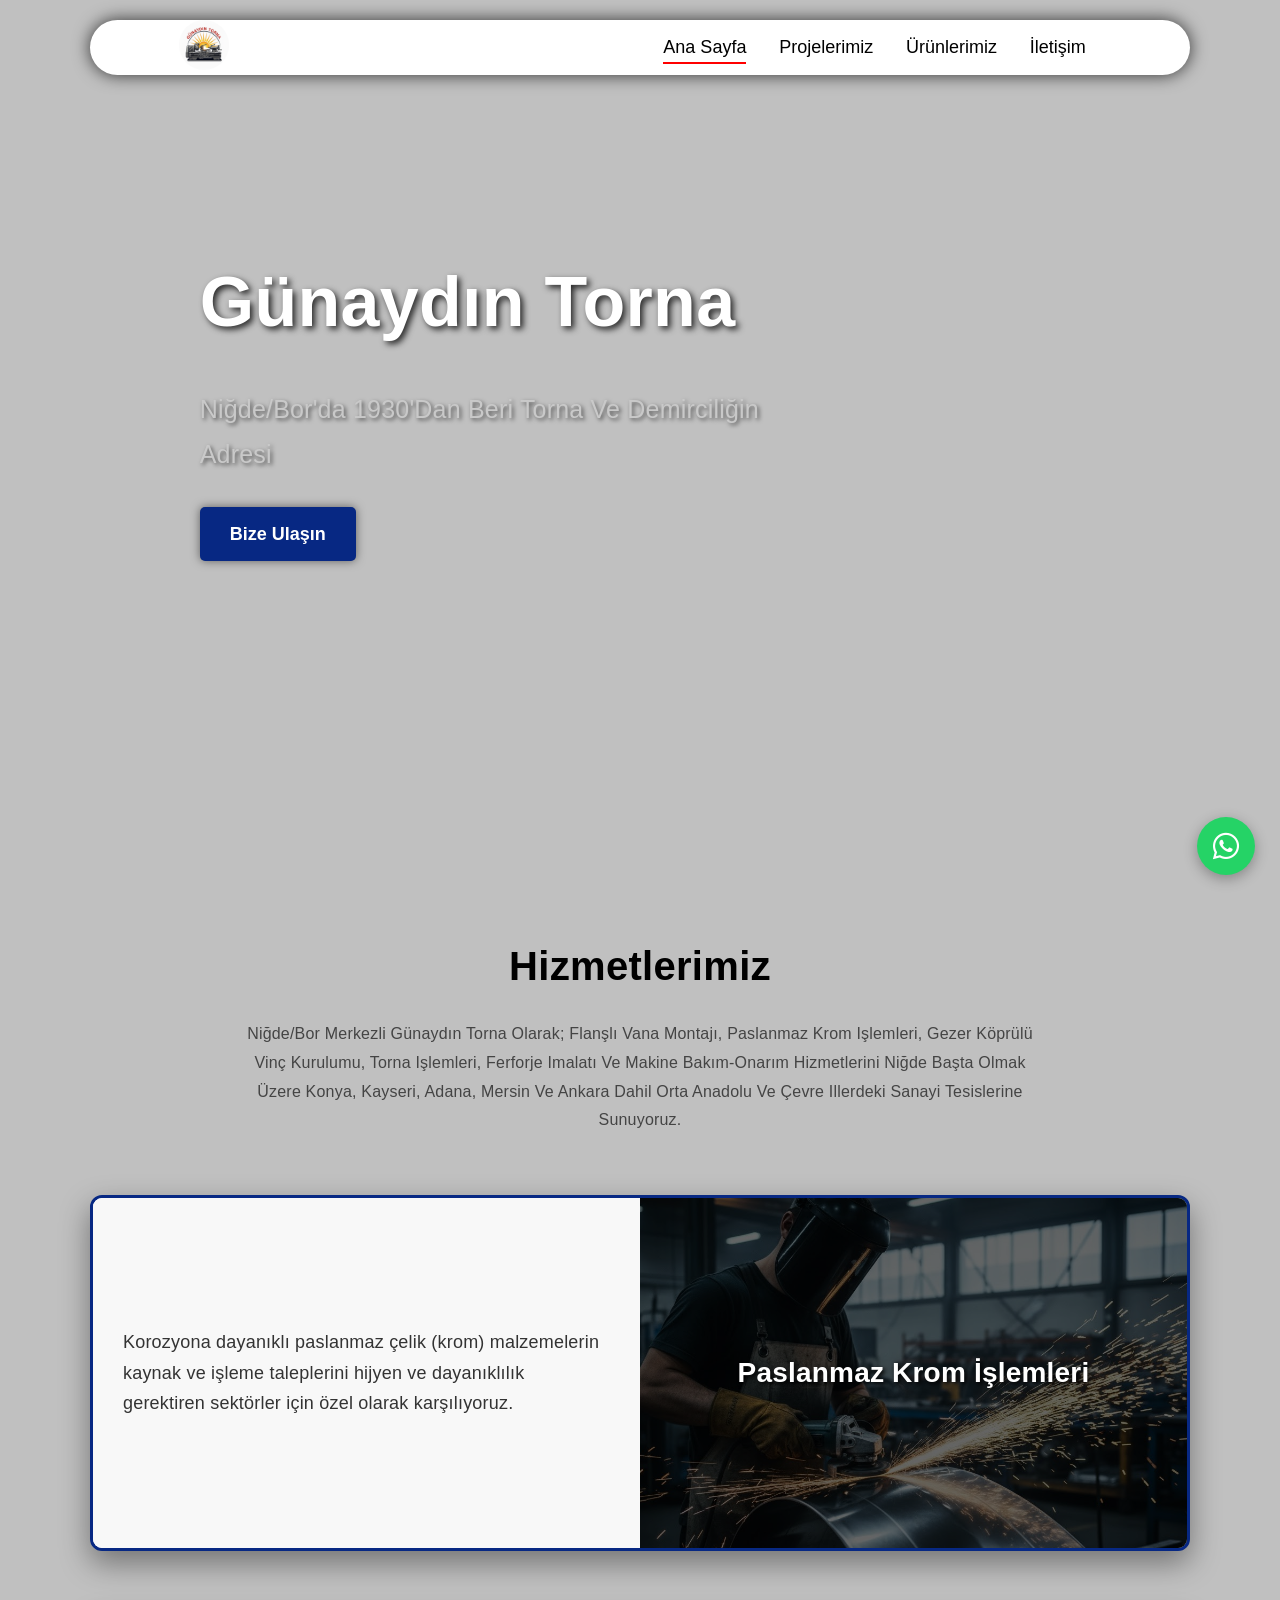
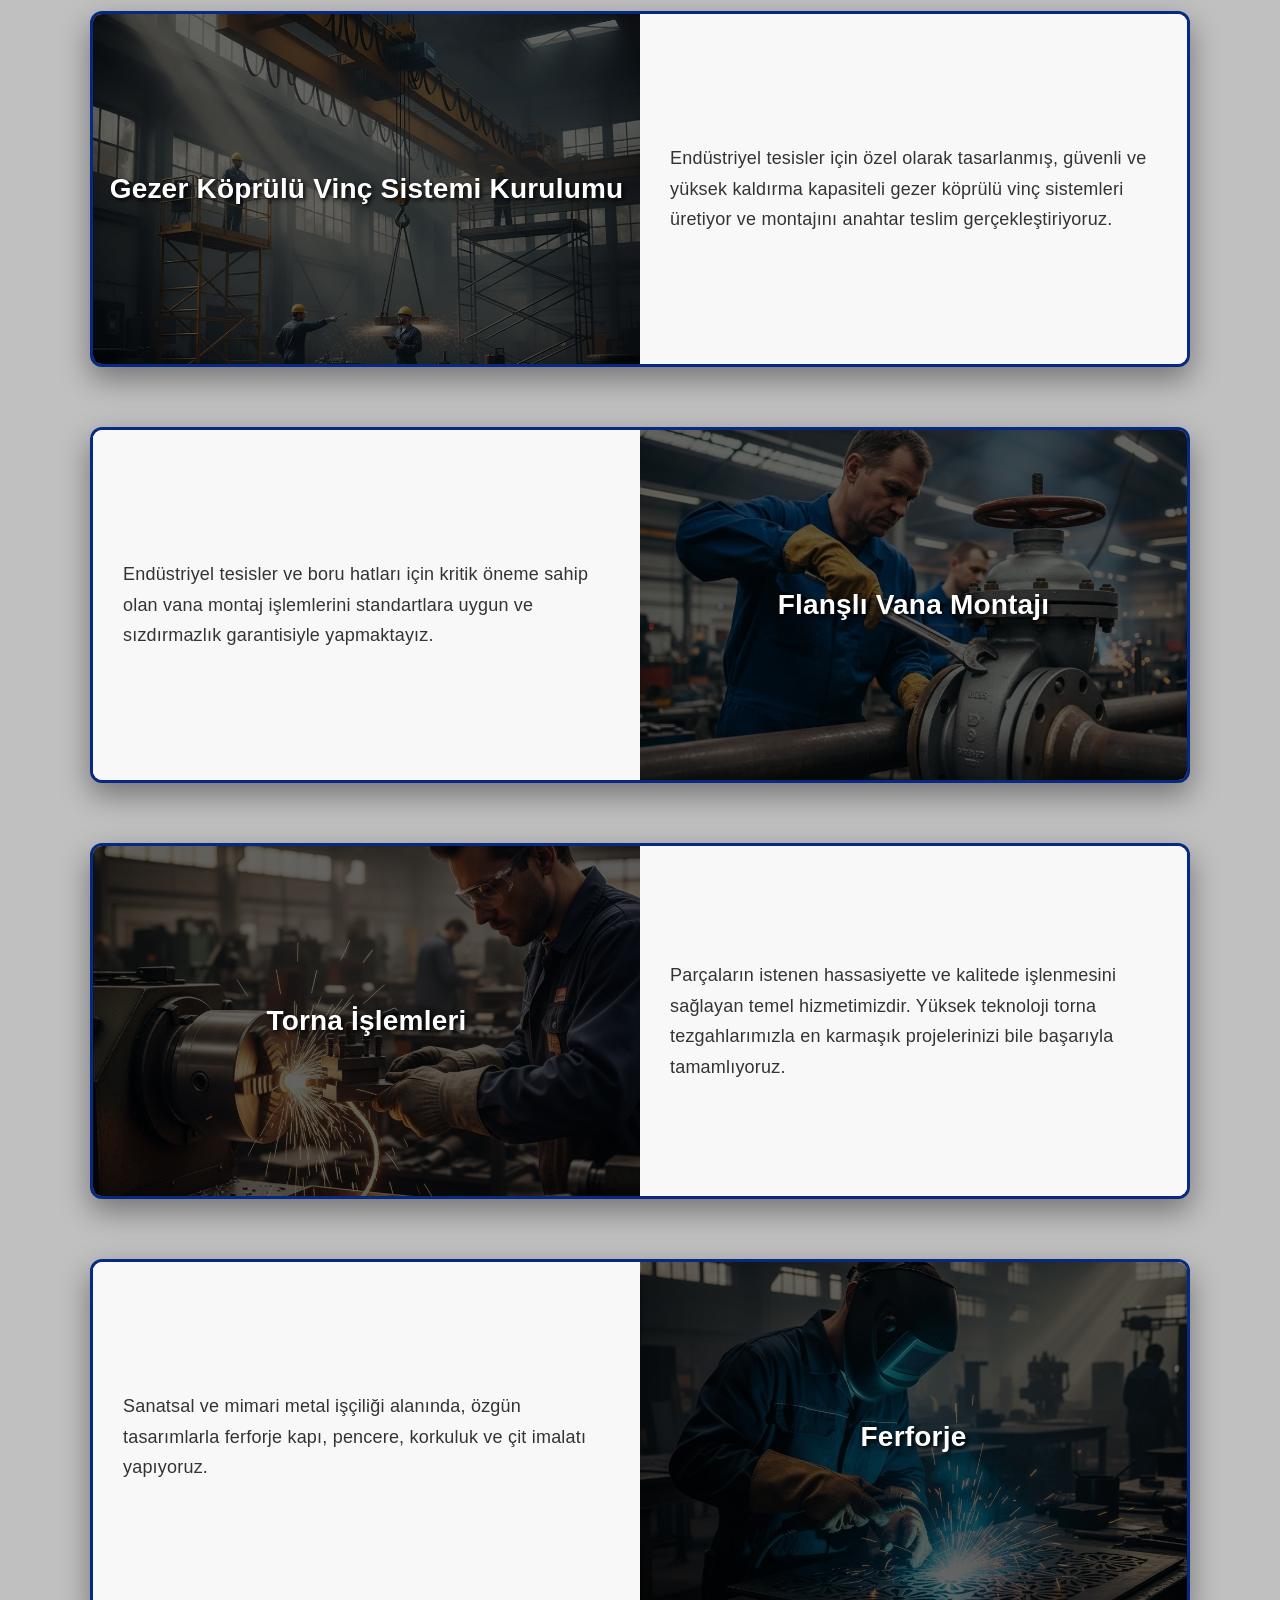
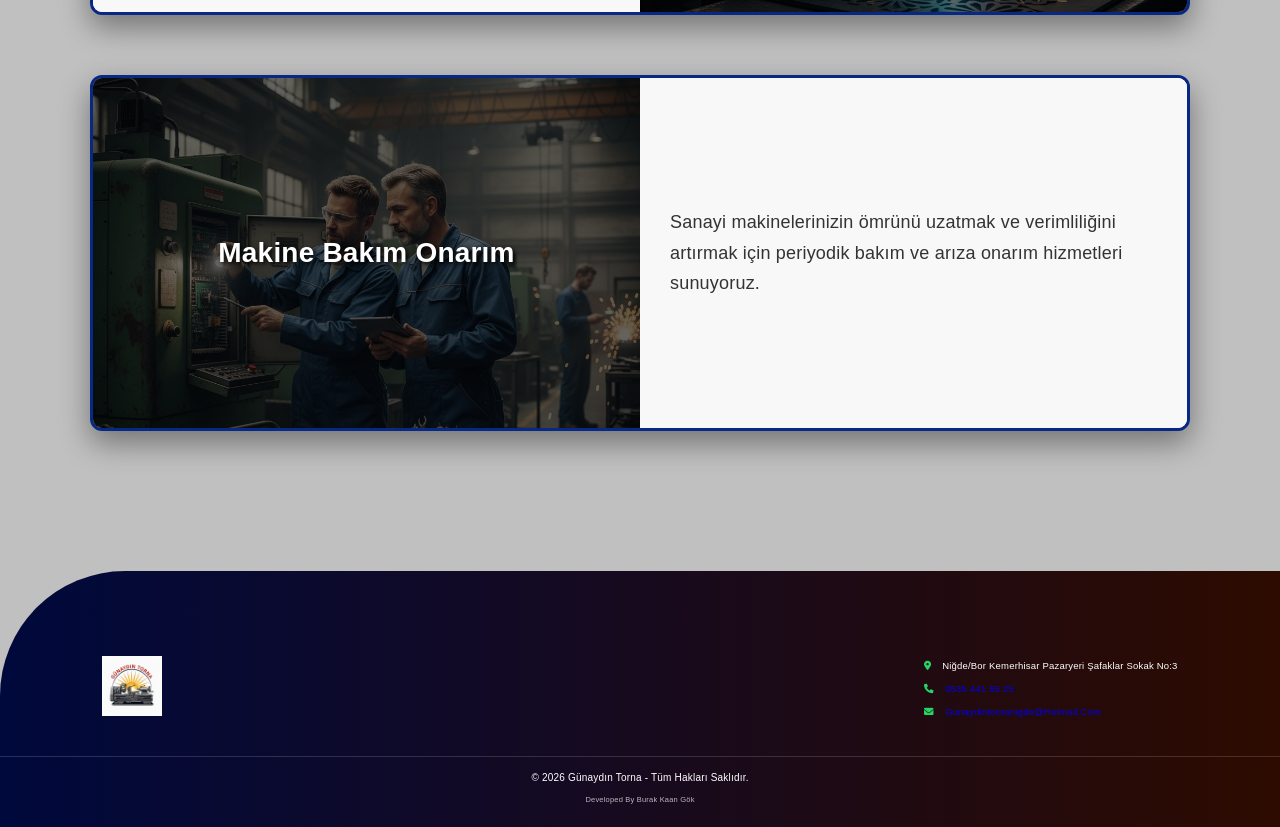
==== commit 30ef3558: "SSL, script.js düzeltmesi, SEO güncellemesi" ====
--- a/index.html
+++ b/index.html
@@ -3,22 +3,22 @@
   <head>
     <meta charset="UTF-8" />
     <meta name="viewport" content="width=device-width, initial-scale=1.0" />
-    <title>Niğde Torna | Flanş, Vana Montajı, Kaynak - Günaydın Torna</title>
+    <title>Niğde Torna | Orta Anadolu Flanş, Vana Montajı - Günaydın Torna</title>
     <meta
       name="description"
-      content="Niğde/Bor'da 1930'dan beri hizmet veren Günaydın Torna; flanşlı vana montajı, paslanmaz krom işlemleri, torna işleri, gezer vinç sistemi ve ferforje imalatı yapar. Hemen WhatsApp'tan ulaşın."
+      content="Niğde/Bor merkezli Günaydın Torna; Niğde, Konya, Kayseri, Adana, Mersin ve Ankara'ya flanşlı vana montajı, paslanmaz krom işlemleri, torna işleri, gezer vinç ve ferforje imalatı sağlar. 1930'dan beri hizmetinizdeyiz."
     />
     <meta
       name="keywords"
-      content="Niğde torna, Niğde flanş, Bor torna atölyesi, flanşlı vana montajı, paslanmaz torna, gezer vinç, ferforje Niğde"
+      content="Niğde torna, Konya flanş, Kayseri torna atölyesi, Adana flanşlı vana, Mersin paslanmaz torna, Ankara torna imalat, Orta Anadolu flanş üretimi, Bor torna atölyesi, ferforje Niğde"
     />
     <meta name="author" content="Günaydın Torna" />
-    <link rel="canonical" href="https://www.gunaydintorna.com/index.html" />
+    <link rel="canonical" href="https://gunaydintorna.com/index.html" />
     <!-- Open Graph (sosyal medya paylaşım önizlemesi için) -->
-    <meta property="og:title" content="Niğde Torna | Günaydın Torna" />
+    <meta property="og:title" content="Niğde ve Orta Anadolu Torna | Günaydın Torna" />
     <meta
       property="og:description"
-      content="Niğde/Bor'da 1930'dan beri torna, flanş, kaynak ve metal işleme hizmetleri."
+      content="Niğde/Bor'dan Konya, Kayseri, Adana, Mersin ve Ankara'ya torna, flanş, kaynak ve metal işleme hizmetleri."
     />
     <meta property="og:image" content="imgs/logo.png" />
     <meta property="og:locale" content="tr_TR" />
@@ -70,7 +70,8 @@
       <p class="service-intro">
         Niğde/Bor merkezli Günaydın Torna olarak; flanşlı vana montajı, paslanmaz krom
         işlemleri, gezer köprülü vinç kurulumu, torna işlemleri, ferforje imalatı ve
-        makine bakım-onarım hizmetlerini Niğde ve çevresindeki sanayi tesislerine sunuyoruz.
+        makine bakım-onarım hizmetlerini Niğde başta olmak üzere Konya, Kayseri, Adana,
+        Mersin ve Ankara dahil Orta Anadolu ve çevre illerdeki sanayi tesislerine sunuyoruz.
       </p>
       <!-- 1 krom 2 gezer vinç 3 flanş 4 torna 5 ferforçe 6 bakım-->
       <!-- HİZMET 5: PASLANMAZ KROM İŞLEMLERİ -->
--- a/style.css
+++ b/style.css
@@ -34,6 +34,9 @@
   background: silver;
   line-height: 1.7;
   color: #333;
+  min-height: 100vh;
+  display: flex;
+  flex-direction: column;
 }
 section {
   padding: 5rem 7%;
@@ -262,6 +265,7 @@
   position: relative;
   padding: 60px 0 0;
   border-top-left-radius: 125px;
+  margin-top: auto;
 }
 .footer-logo img {
   width: 60px;
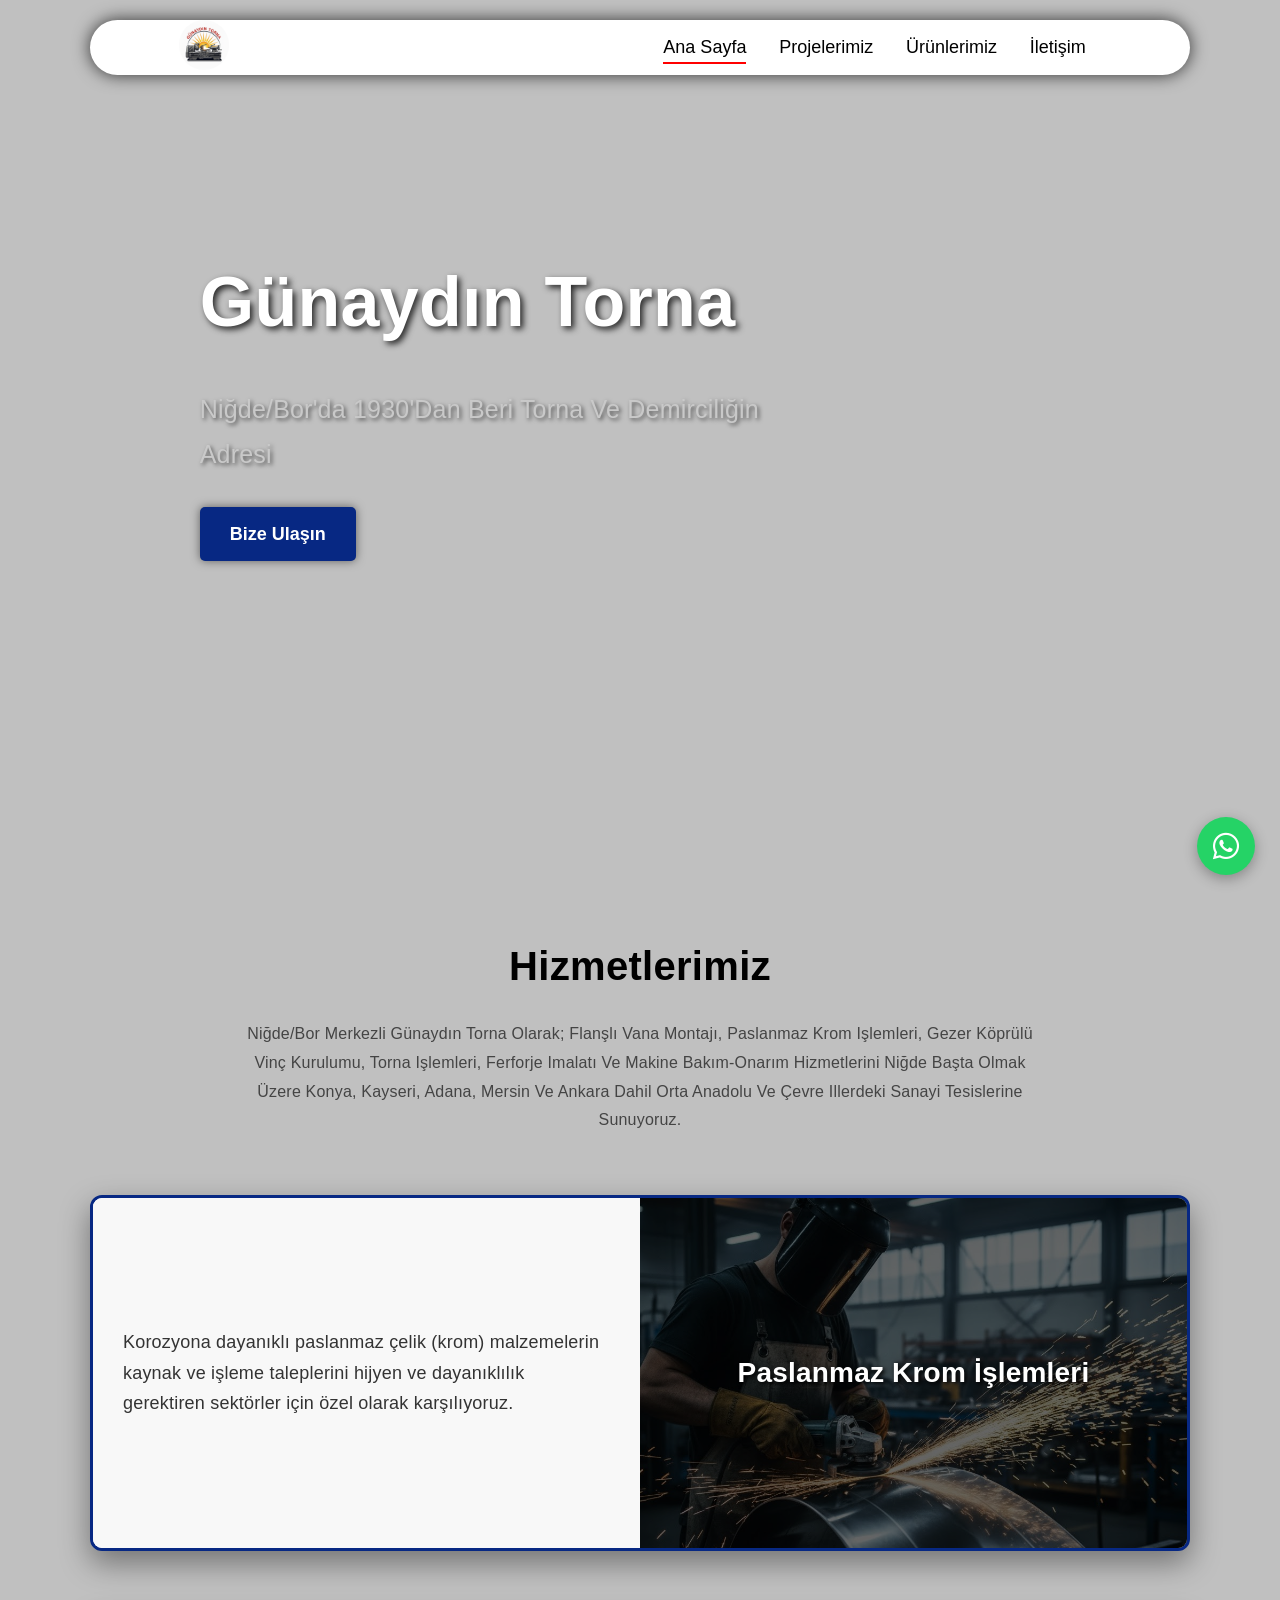
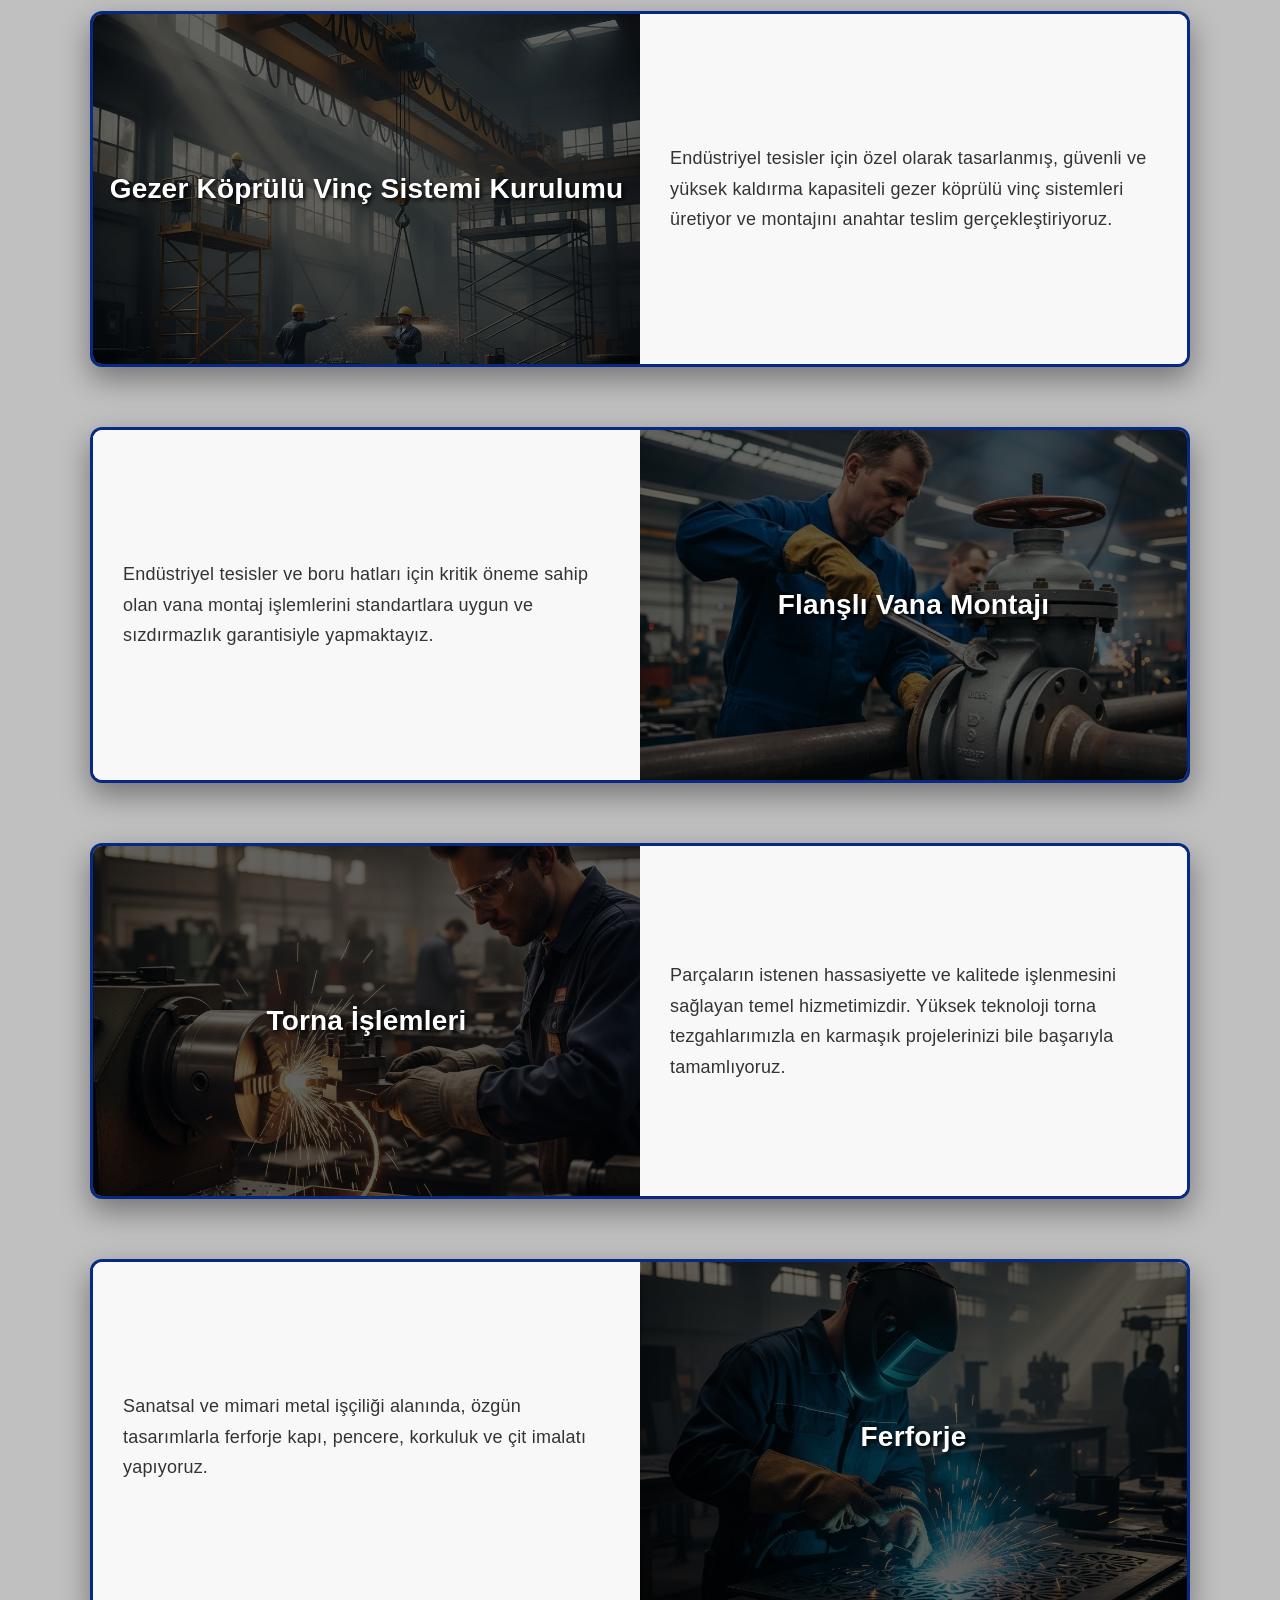
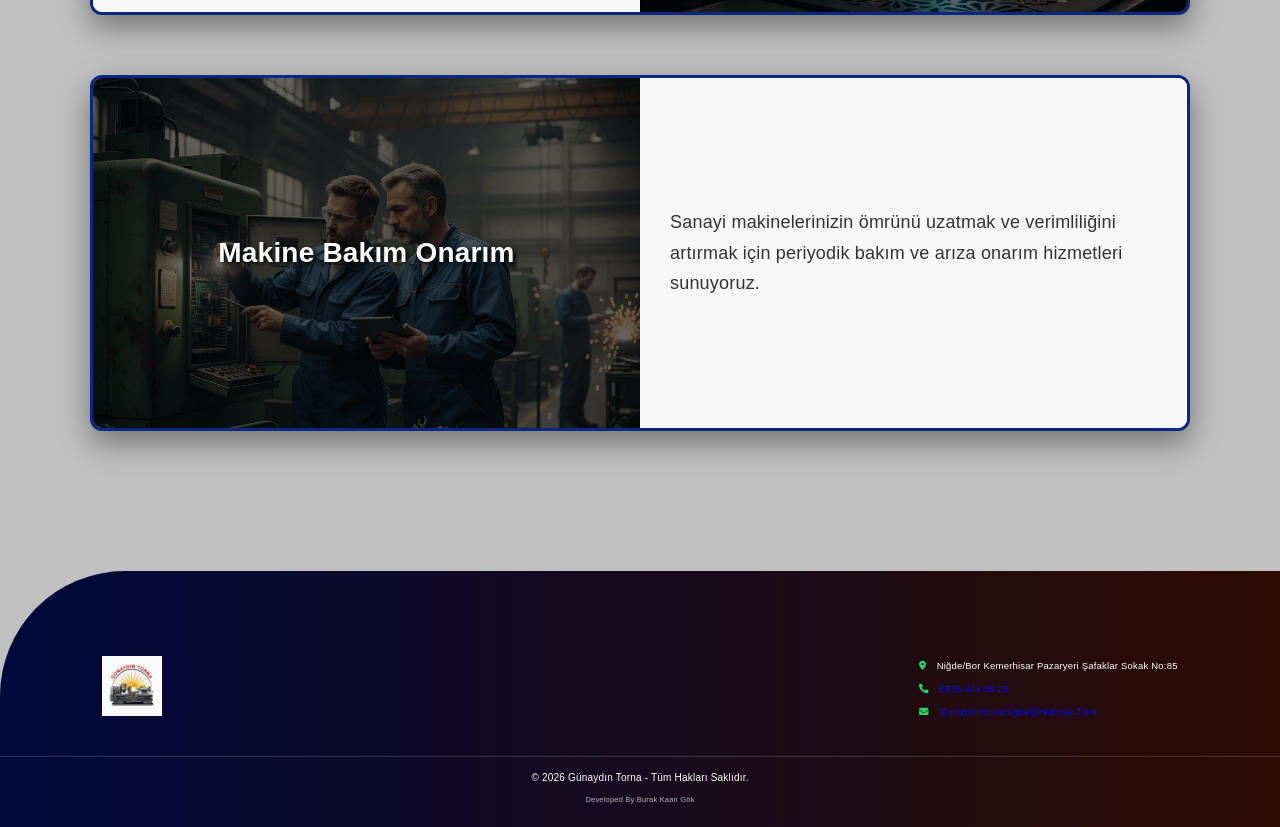
==== commit 8221fc3a: "SEO: canonical, og:image, LocalBusiness verisi, sitemap ve adres düzeltmesi - index.html: canonical " ====
--- a/index.html
+++ b/index.html
@@ -13,15 +13,45 @@
       content="Niğde torna, Konya flanş, Kayseri torna atölyesi, Adana flanşlı vana, Mersin paslanmaz torna, Ankara torna imalat, Orta Anadolu flanş üretimi, Bor torna atölyesi, ferforje Niğde"
     />
     <meta name="author" content="Günaydın Torna" />
-    <link rel="canonical" href="https://gunaydintorna.com/index.html" />
+    <link rel="canonical" href="https://gunaydintorna.com/" />
     <!-- Open Graph (sosyal medya paylaşım önizlemesi için) -->
     <meta property="og:title" content="Niğde ve Orta Anadolu Torna | Günaydın Torna" />
     <meta
       property="og:description"
       content="Niğde/Bor'dan Konya, Kayseri, Adana, Mersin ve Ankara'ya torna, flanş, kaynak ve metal işleme hizmetleri."
     />
-    <meta property="og:image" content="imgs/logo.png" />
+    <meta property="og:image" content="https://gunaydintorna.com/imgs/logo.png" />
+    <meta property="og:url" content="https://gunaydintorna.com/" />
+    <meta property="og:type" content="website" />
+    <meta property="og:site_name" content="Günaydın Torna" />
     <meta property="og:locale" content="tr_TR" />
+    <!-- Yerel işletme yapısal verisi (Google işletme profiliyle aynı bilgiler) -->
+    <script type="application/ld+json">
+      {
+        "@context": "https://schema.org",
+        "@type": "LocalBusiness",
+        "name": "Günaydın Torna",
+        "url": "https://gunaydintorna.com/",
+        "image": "https://gunaydintorna.com/imgs/logo.png",
+        "telephone": "+905354415525",
+        "foundingDate": "1930",
+        "description": "Niğde/Bor merkezli torna, flanşlı vana montajı, paslanmaz krom işlemleri, gezer köprülü vinç, ferforje imalatı ve makine bakım-onarım.",
+        "address": {
+          "@type": "PostalAddress",
+          "streetAddress": "Şafaklar Sk. No:85, Kemerhisar",
+          "addressLocality": "Bor",
+          "addressRegion": "Niğde",
+          "postalCode": "51730",
+          "addressCountry": "TR"
+        },
+        "geo": {
+          "@type": "GeoCoordinates",
+          "latitude": 37.8227265,
+          "longitude": 34.5735888
+        },
+        "areaServed": ["Niğde", "Konya", "Kayseri", "Adana", "Mersin", "Ankara"]
+      }
+    </script>
     <link rel="stylesheet" href="style.css" />
     <!-- Font Awesome CDN (Hamburger ikonu için) -->
     <link
@@ -177,7 +207,7 @@
       <div class="footer-content">
         <div class="col footer-logo"><img src="imgs/logo.png" alt="" /></div>
         <div class="col footer-info">
-          <p><i class="fas fa-map-marker-alt"></i> Niğde/Bor Kemerhisar Pazaryeri Şafaklar Sokak No:3</p>
+          <p><i class="fas fa-map-marker-alt"></i> Niğde/Bor Kemerhisar Pazaryeri Şafaklar Sokak No:85</p>
           <p><i class="fas fa-phone"></i> <a href="tel:+905354415525">0535 441 55 25</a></p>
           <p><i class="fas fa-envelope"></i> <a href="mailto:gunaydintornanigde@hotmail.com">gunaydintornanigde@hotmail.com</a></p>
         </div>
